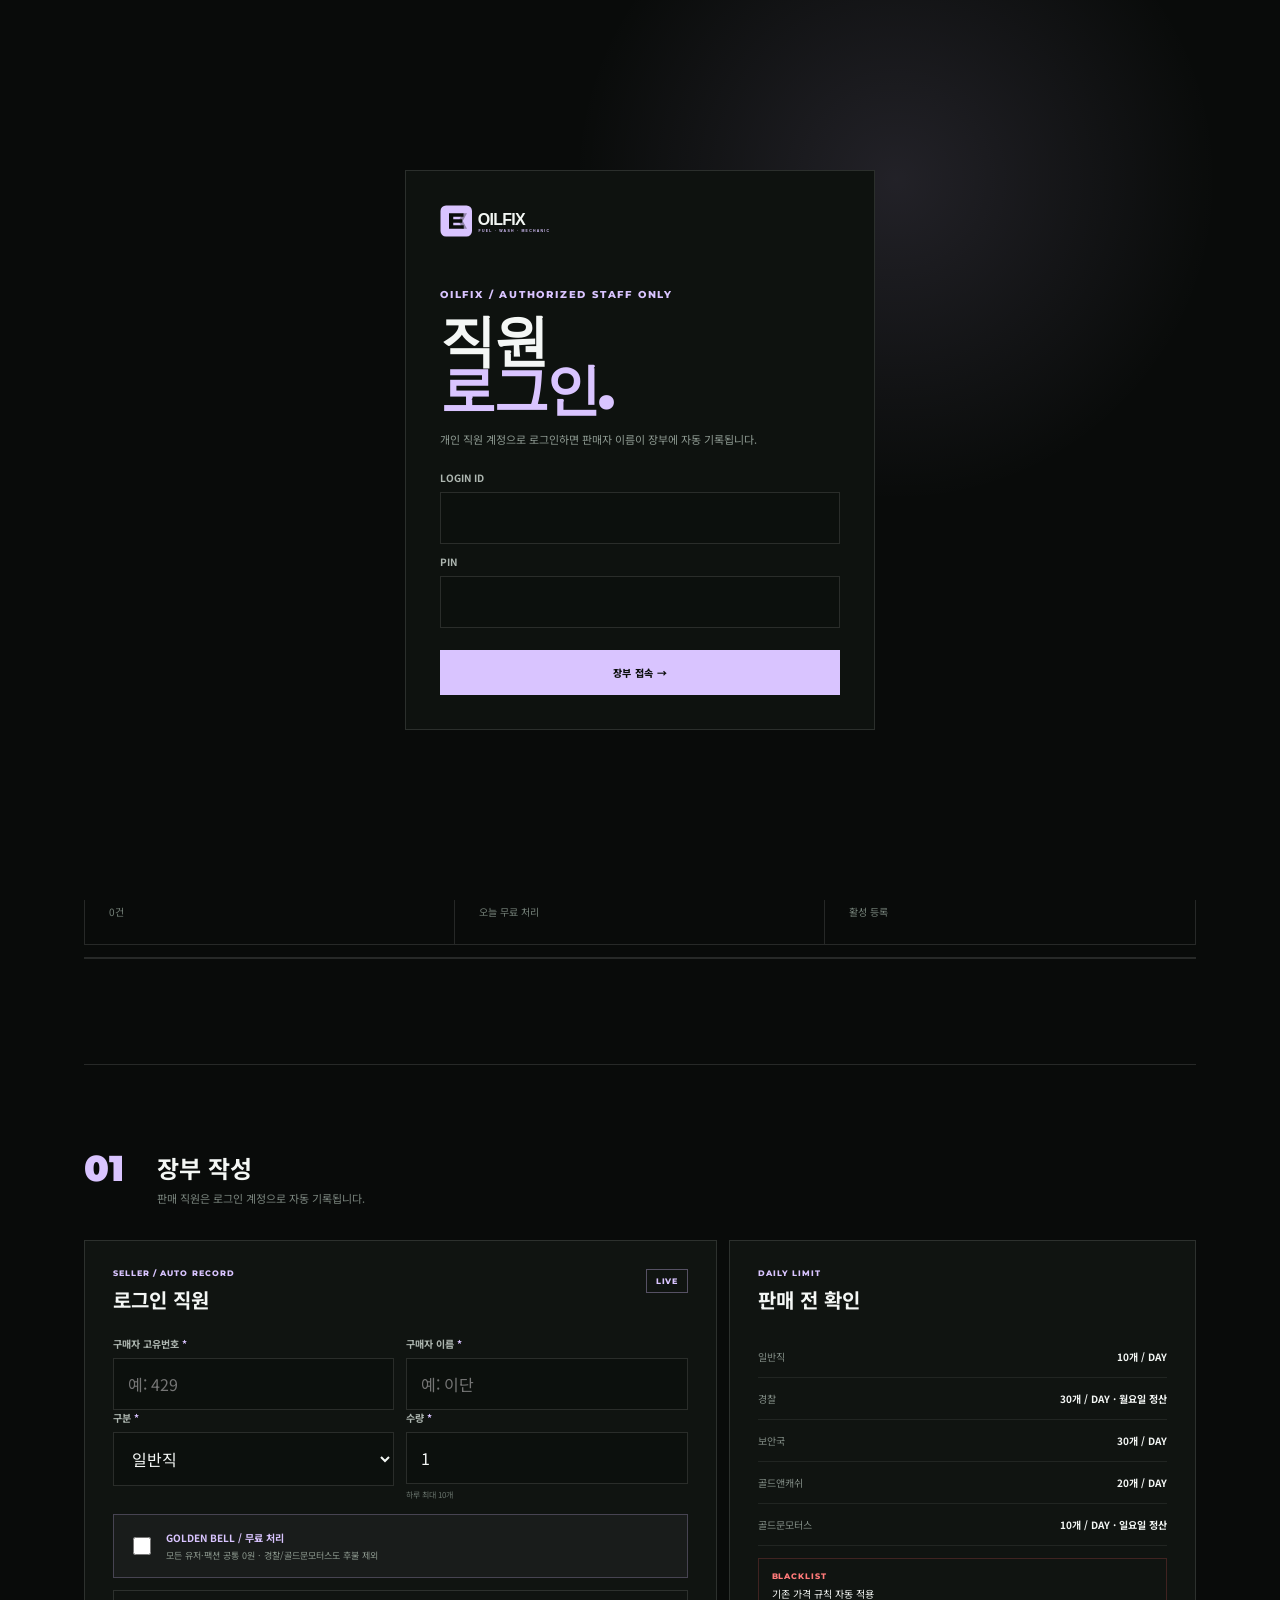
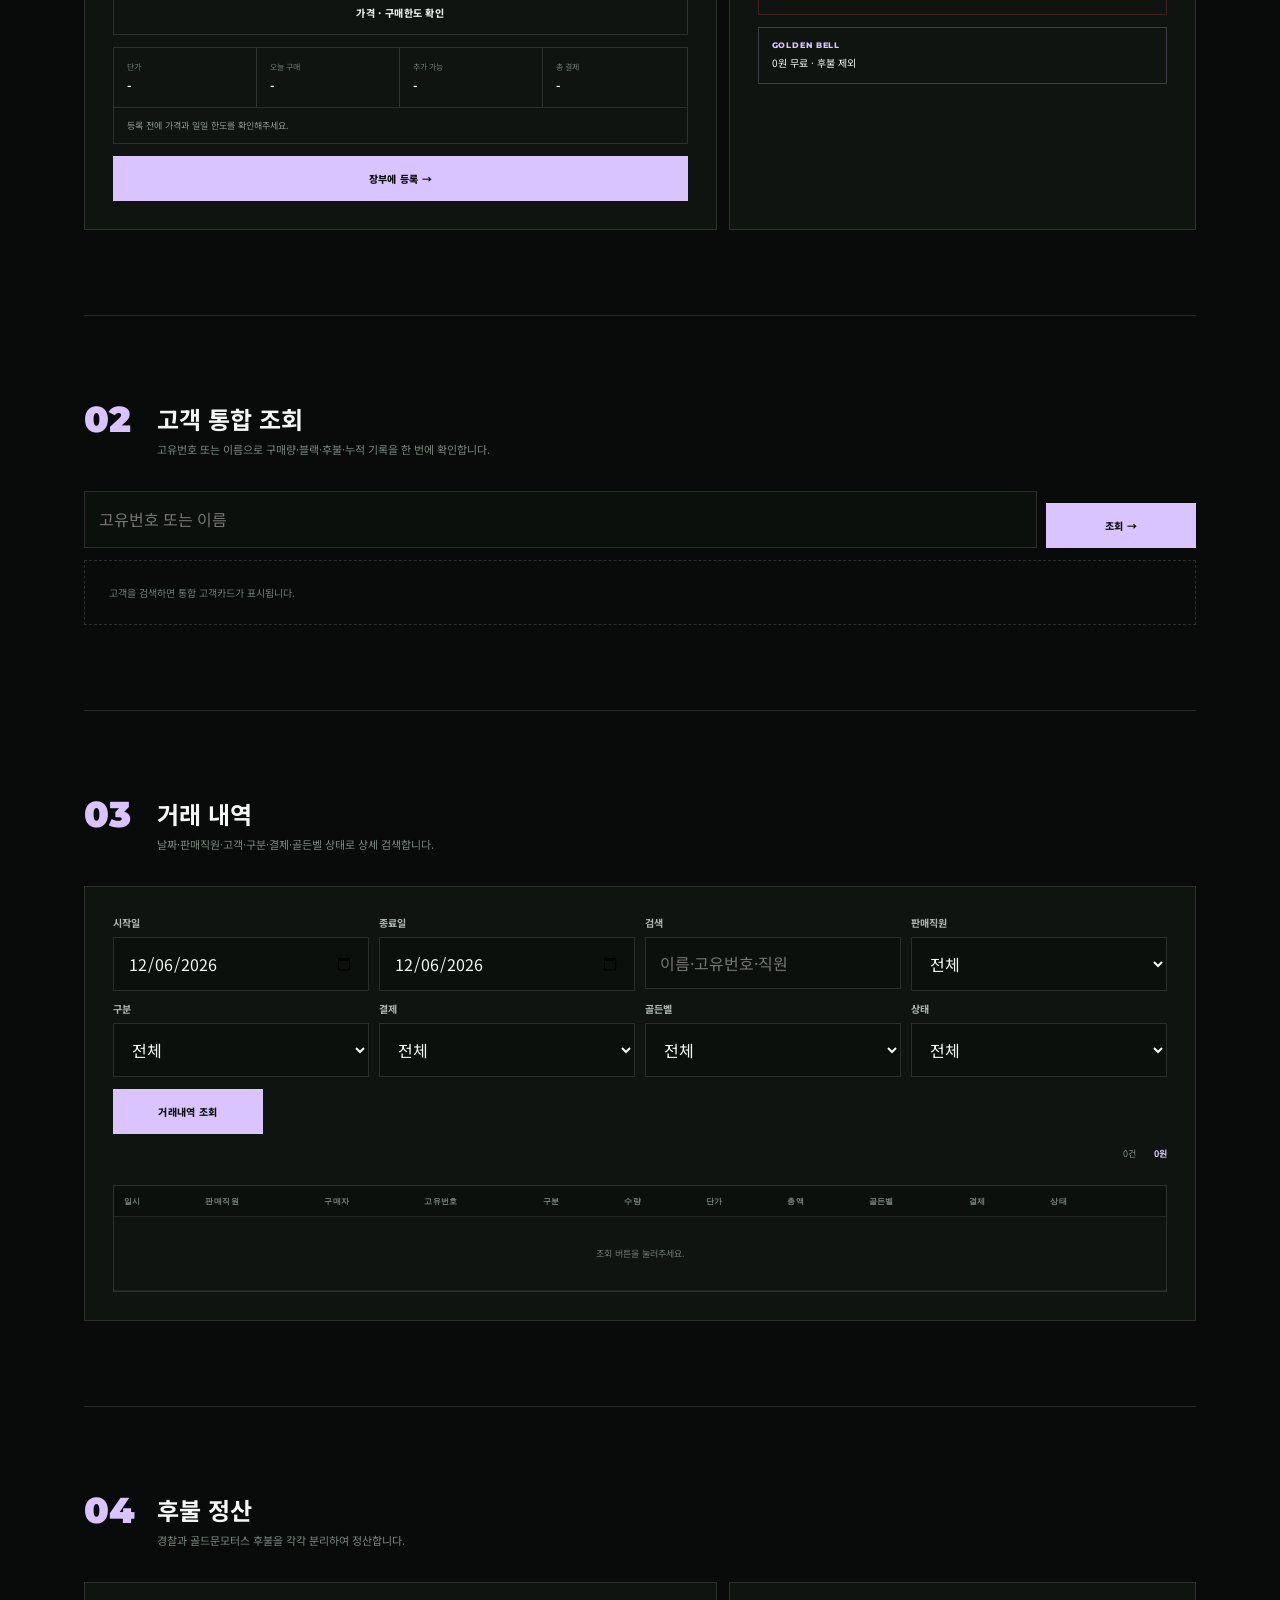
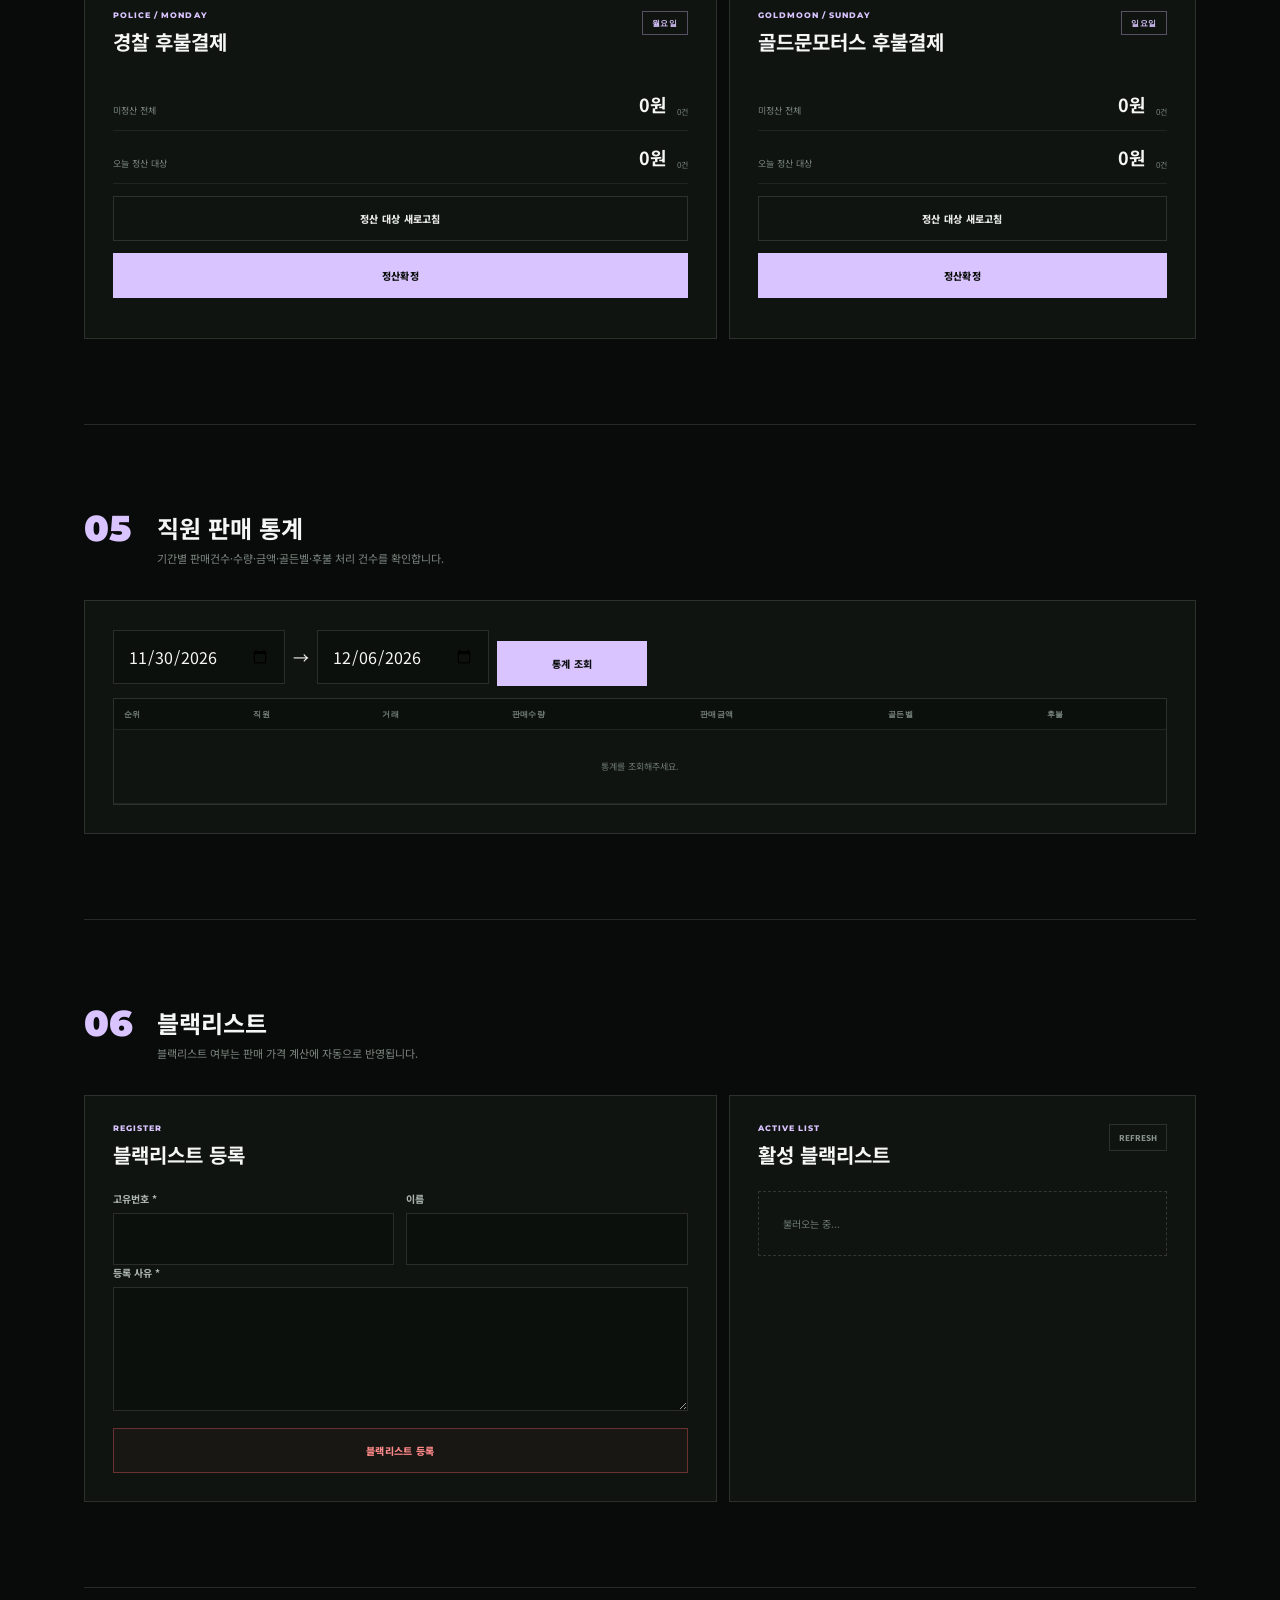
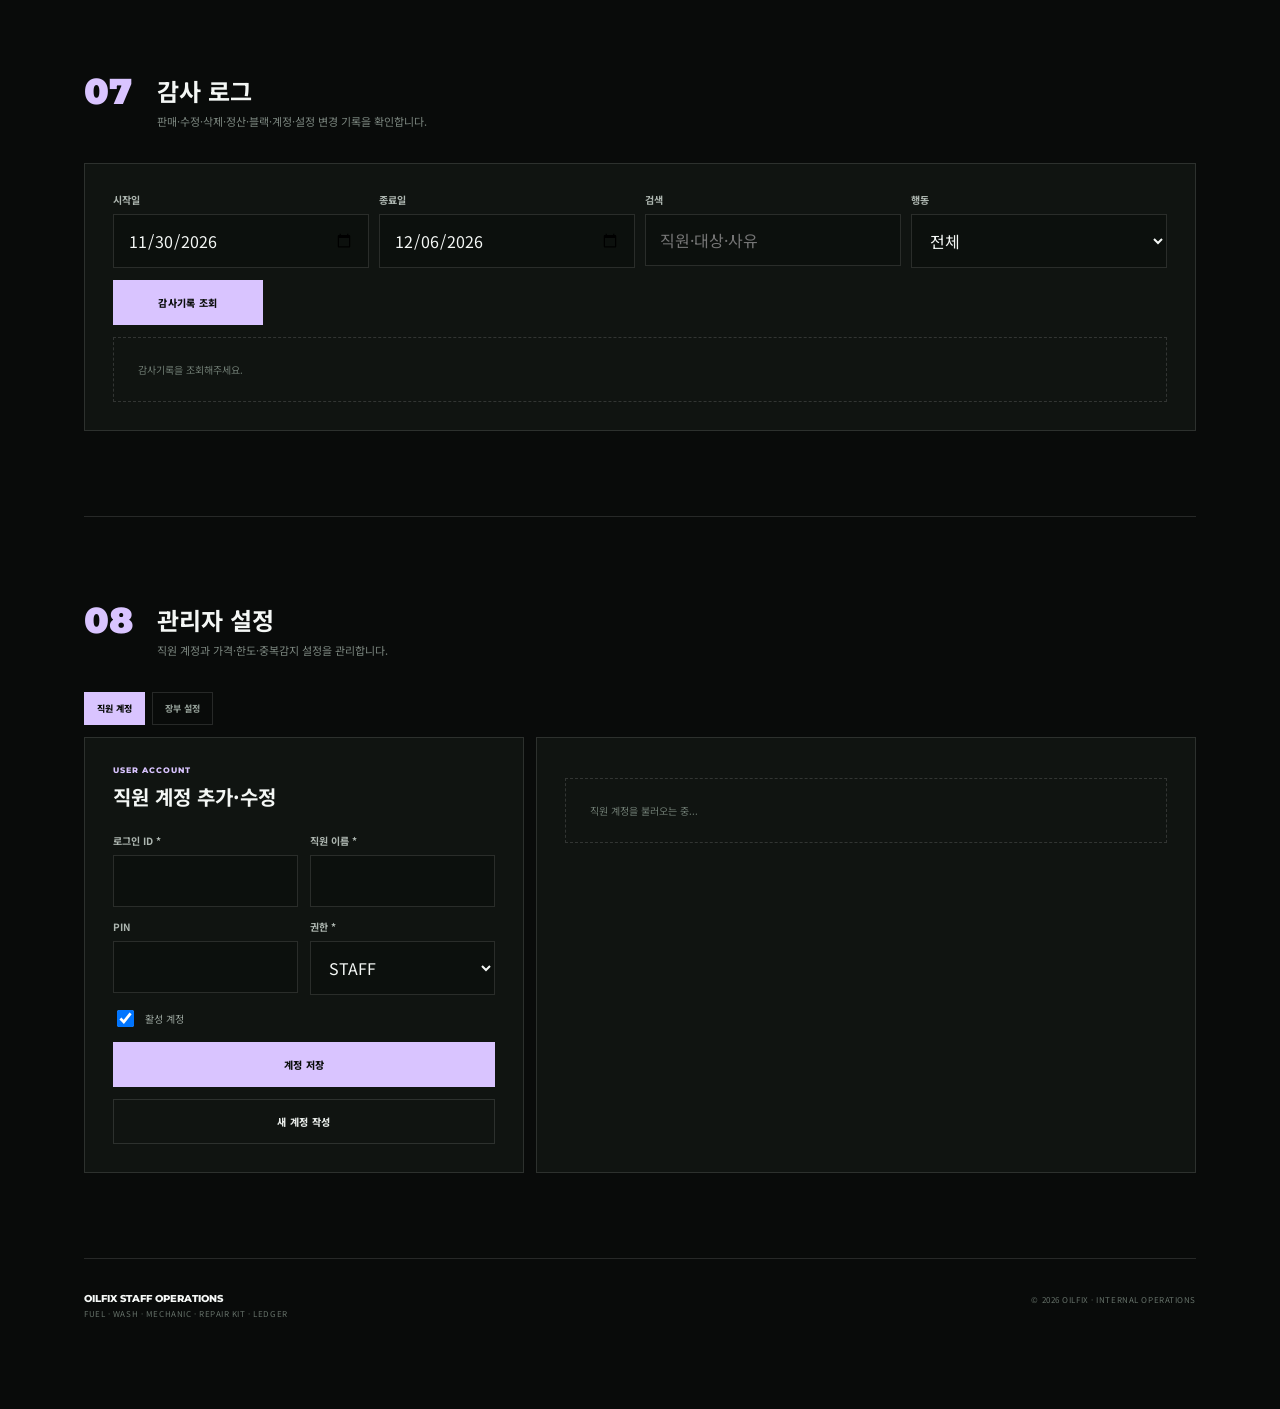
==== ledger.html @ 32bc3209 "Add files via upload" ====
<!doctype html>
<html lang="ko">
<head>
  <meta charset="utf-8" />
  <meta name="viewport" content="width=device-width, initial-scale=1" />
  <meta name="theme-color" content="#090b0a" />
  <meta name="description" content="OILFIX 오일픽스 직원 운영 장부" />
  <title>OILFIX · 직원 장부</title>
  <link rel="icon" href="assets/favicon.svg" type="image/svg+xml" />
  <link rel="preconnect" href="https://fonts.googleapis.com">
  <link rel="preconnect" href="https://fonts.gstatic.com" crossorigin>
  <link href="https://fonts.googleapis.com/css2?family=Montserrat:wght@600;700;800;900&family=Noto+Sans+KR:wght@400;500;600;700;800;900&display=swap" rel="stylesheet">
  <link rel="stylesheet" href="ledger.css" />
</head>
<body>
  <div class="progress" id="pageProgress"></div>

  <header class="ledger-header">
    <a href="index.html" class="ledger-brand"><img src="assets/logo.svg" alt="OILFIX"></a>
    <div class="header-status"><span class="live"></span><span>STAFF LEDGER ONLINE</span></div>
    <div class="header-actions"><span id="sessionUser">SIGNED OUT</span><button id="logoutBtn" class="header-btn">LOGOUT</button><a href="index.html" class="back-link">← 공식 홈페이지</a></div>
  </header>

  <aside class="side-nav" aria-label="장부 목차">
    <a href="#overview"><span>00</span>대시보드</a>
    <a href="#sale"><span>01</span>장부 작성</a>
    <a href="#customer"><span>02</span>고객 조회</a>
    <a href="#history"><span>03</span>거래 내역</a>
    <a href="#postpaid" data-role-min="MANAGER"><span>04</span>후불 정산</a>
    <a href="#stats"><span>05</span>직원 통계</a>
    <a href="#blacklist"><span>06</span>블랙리스트</a>
    <a href="#audit" data-role-min="MANAGER"><span>07</span>감사 로그</a>
    <a href="#admin" data-role-only="ADMIN"><span>08</span>관리자</a>
  </aside>

  <main class="ledger-main" id="app">
    <section class="ledger-hero" id="overview">
      <div class="hero-meta">
        <div><small>운영 상태</small><strong class="accent-text">정상 운영 중</strong></div>
        <div><small>기준 시간</small><strong>KST / <span id="liveClock">--:--:--</span></strong></div>
        <div><small>로그인 직원</small><strong id="heroUserName">-</strong></div>
        <div><small>권한</small><strong id="heroUserRole">-</strong></div>
      </div>
      <div class="hero-title-wrap">
        <p class="eyebrow">OILFIX STAFF OPERATIONS CENTER</p>
        <h1>오일픽스<br><span>직원 장부.</span></h1>
        <p class="lead">수리키트 판매부터 고객 조회, 후불 정산, 직원 통계와 감사기록까지.<br>기존 장부 기능은 그대로, 공식 홈페이지 스타일로 새롭게 관리합니다.</p>
      </div>
      <div class="process six">
        <article><span>TODAY SALES</span><strong id="mTodaySales">0원</strong><p id="mTodayTx">0건</p></article>
        <article><span>TODAY KIT</span><strong id="mTodayQty">0</strong><p>개 판매</p></article>
        <article><span>POLICE UNPAID</span><strong id="mPolice">0원</strong><p id="mPoliceCount">0건</p></article>
        <article><span>GOLDMOON UNPAID</span><strong id="mGoldmoon">0원</strong><p id="mGoldmoonCount">0건</p></article>
        <article><span>GOLDEN BELL</span><strong id="mBell">0</strong><p>오늘 무료 처리</p></article>
        <article><span>BLACKLIST</span><strong id="mBlack">0</strong><p>활성 등록</p></article>
      </div>
      <div class="limit-strip" id="limitStrip"></div>
    </section>

    <section class="form-section" id="sale">
      <div class="section-label"><span>01</span><div><h2>장부 작성</h2><p>판매 직원은 로그인 계정으로 자동 기록됩니다.</p></div></div>
      <div class="layout-two">
        <article class="panel">
          <div class="panel-head"><div><small>SELLER / AUTO RECORD</small><h3 id="sellerAutoName">로그인 직원</h3></div><span class="status-chip">LIVE</span></div>
          <form id="saleForm">
            <div class="field-grid two">
              <label class="field"><span>구매자 고유번호 <b>*</b></span><input id="saleGameId" required placeholder="예: 429"></label>
              <label class="field"><span>구매자 이름 <b>*</b></span><input id="saleNickname" required placeholder="예: 이단"></label>
            </div>
            <div class="field-grid two">
              <label class="field"><span>구분 <b>*</b></span><select id="saleType"><option>일반직</option><option>경찰</option><option>보안국</option><option>골드앤캐쉬</option><option>골드문모터스</option></select></label>
              <label class="field"><span>수량 <b>*</b></span><input id="saleQty" type="number" min="1" value="1" required><small id="saleLimitHint">하루 최대 10개</small></label>
            </div>
            <label class="golden-check"><input id="saleGolden" type="checkbox"><div><b>GOLDEN BELL / 무료 처리</b><small>모든 유저·팩션 공통 0원 · 경찰/골드문모터스도 후불 제외</small></div></label>
            <button type="button" class="action secondary" id="quoteBtn">가격 · 구매한도 확인</button>
            <div class="quote-grid"><div><span>단가</span><b id="qUnit">-</b></div><div><span>오늘 구매</span><b id="qUsed">-</b></div><div><span>추가 가능</span><b id="qRemain">-</b></div><div><span>총 결제</span><b id="qTotal">-</b></div><p id="qMessage">등록 전에 가격과 일일 한도를 확인해주세요.</p></div>
            <button type="submit" class="action primary" id="saleSubmit">장부에 등록 →</button>
          </form>
        </article>
        <article class="panel guide-panel">
          <div class="panel-head"><div><small>DAILY LIMIT</small><h3>판매 전 확인</h3></div></div>
          <div class="rule-list"><div><span>일반직</span><b>10개 / DAY</b></div><div><span>경찰</span><b>30개 / DAY · 월요일 정산</b></div><div><span>보안국</span><b>30개 / DAY</b></div><div><span>골드앤캐쉬</span><b>20개 / DAY</b></div><div><span>골드문모터스</span><b>10개 / DAY · 일요일 정산</b></div></div>
          <div class="notice-box danger"><b>BLACKLIST</b><span>기존 가격 규칙 자동 적용</span></div>
          <div class="notice-box"><b>GOLDEN BELL</b><span>0원 무료 · 후불 제외</span></div>
        </article>
      </div>
    </section>

    <section class="form-section" id="customer">
      <div class="section-label"><span>02</span><div><h2>고객 통합 조회</h2><p>고유번호 또는 이름으로 구매량·블랙·후불·누적 기록을 한 번에 확인합니다.</p></div></div>
      <div class="search-row"><input id="customerQuery" placeholder="고유번호 또는 이름"><button class="action primary compact" id="customerSearchBtn">조회 →</button></div>
      <div id="customerResults" class="customer-results empty-state">고객을 검색하면 통합 고객카드가 표시됩니다.</div>
    </section>

    <section class="form-section" id="history">
      <div class="section-label"><span>03</span><div><h2>거래 내역</h2><p>날짜·판매직원·고객·구분·결제·골든벨 상태로 상세 검색합니다.</p></div></div>
      <div class="panel">
        <div class="filter-grid four">
          <label class="field"><span>시작일</span><input type="date" id="histStart"></label><label class="field"><span>종료일</span><input type="date" id="histEnd"></label>
          <label class="field"><span>검색</span><input id="histQuery" placeholder="이름·고유번호·직원"></label><label class="field"><span>판매직원</span><select id="histSeller"><option value="">전체</option></select></label>
          <label class="field"><span>구분</span><select id="histType"><option value="">전체</option></select></label>
          <label class="field"><span>결제</span><select id="histPayment"><option value="">전체</option><option>결제완료</option><option>주간미결제</option><option>주간결제완료</option><option>무료(골든벨)</option></select></label>
          <label class="field"><span>골든벨</span><select id="histGolden"><option value="">전체</option><option value="Y">골든벨만</option><option value="N">일반 거래만</option></select></label>
          <label class="field"><span>상태</span><select id="histStatus"><option value="">전체</option><option value="ACTIVE">정상</option><option value="CANCELLED">취소</option></select></label>
        </div>
        <button class="action primary compact" id="historySearchBtn">거래내역 조회</button><div class="history-summary"><span id="historyCount">0건</span><b id="historyAmount">0원</b></div>
        <div class="table-wrap"><table><thead><tr><th>일시</th><th>판매직원</th><th>구매자</th><th>고유번호</th><th>구분</th><th>수량</th><th>단가</th><th>총액</th><th>골든벨</th><th>결제</th><th>상태</th><th></th></tr></thead><tbody id="historyBody"><tr><td colspan="12" class="empty-cell">조회 버튼을 눌러주세요.</td></tr></tbody></table></div>
      </div>
    </section>

    <section class="form-section" id="postpaid" data-role-min="MANAGER">
      <div class="section-label"><span>04</span><div><h2>후불 정산</h2><p>경찰과 골드문모터스 후불을 각각 분리하여 정산합니다.</p></div></div>
      <div class="layout-two">
        <article class="panel"><div class="panel-head"><div><small>POLICE / MONDAY</small><h3>경찰 후불결제</h3></div><span class="status-chip">월요일</span></div><div class="settlement-row"><span>미정산 전체</span><b id="policeOutstanding">0원</b><small id="policeOutstandingCount">0건</small></div><div class="settlement-row"><span>오늘 정산 대상</span><b id="policeEligible">0원</b><small id="policeEligibleCount">0건</small></div><button class="action secondary" id="previewPoliceBtn">정산 대상 새로고침</button><button class="action primary" id="settlePoliceBtn">정산확정</button><div class="deferred-list" id="policeDeferredList"></div></article>
        <article class="panel"><div class="panel-head"><div><small>GOLDMOON / SUNDAY</small><h3>골드문모터스 후불결제</h3></div><span class="status-chip">일요일</span></div><div class="settlement-row"><span>미정산 전체</span><b id="goldmoonOutstanding">0원</b><small id="goldmoonOutstandingCount">0건</small></div><div class="settlement-row"><span>오늘 정산 대상</span><b id="goldmoonEligible">0원</b><small id="goldmoonEligibleCount">0건</small></div><button class="action secondary" id="previewGoldmoonBtn">정산 대상 새로고침</button><button class="action primary" id="settleGoldmoonBtn">정산확정</button><div class="deferred-list" id="goldmoonDeferredList"></div></article>
      </div>
    </section>

    <section class="form-section" id="stats">
      <div class="section-label"><span>05</span><div><h2>직원 판매 통계</h2><p>기간별 판매건수·수량·금액·골든벨·후불 처리 건수를 확인합니다.</p></div></div>
      <div class="panel"><div class="inline-filter"><input type="date" id="statsStart"><span>→</span><input type="date" id="statsEnd"><button class="action primary compact" id="statsBtn">통계 조회</button></div><div class="table-wrap"><table><thead><tr><th>순위</th><th>직원</th><th>거래</th><th>판매수량</th><th>판매금액</th><th>골든벨</th><th>후불</th></tr></thead><tbody id="statsBody"><tr><td colspan="7" class="empty-cell">통계를 조회해주세요.</td></tr></tbody></table></div></div>
    </section>

    <section class="form-section" id="blacklist">
      <div class="section-label"><span>06</span><div><h2>블랙리스트</h2><p>블랙리스트 여부는 판매 가격 계산에 자동으로 반영됩니다.</p></div></div>
      <div class="layout-two">
        <article class="panel" data-role-min="MANAGER"><div class="panel-head"><div><small>REGISTER</small><h3>블랙리스트 등록</h3></div></div><form id="blackForm"><div class="field-grid two"><label class="field"><span>고유번호 *</span><input id="blackGameId" required></label><label class="field"><span>이름</span><input id="blackName"></label></div><label class="field"><span>등록 사유 *</span><textarea id="blackReason" rows="4" required></textarea></label><button class="action danger">블랙리스트 등록</button></form></article>
        <article class="panel"><div class="panel-head"><div><small>ACTIVE LIST</small><h3>활성 블랙리스트</h3></div><button class="mini-btn" id="blackRefreshBtn">REFRESH</button></div><div id="blackList" class="black-list empty-state">불러오는 중...</div></article>
      </div>
    </section>

    <section class="form-section" id="audit" data-role-min="MANAGER">
      <div class="section-label"><span>07</span><div><h2>감사 로그</h2><p>판매·수정·삭제·정산·블랙·계정·설정 변경 기록을 확인합니다.</p></div></div>
      <div class="panel"><div class="filter-grid four"><label class="field"><span>시작일</span><input type="date" id="auditStart"></label><label class="field"><span>종료일</span><input type="date" id="auditEnd"></label><label class="field"><span>검색</span><input id="auditQuery" placeholder="직원·대상·사유"></label><label class="field"><span>행동</span><select id="auditAction"><option value="">전체</option><option>CREATE_SALE</option><option>UPDATE_DEFERRED</option><option>DELETE_DEFERRED</option><option>CANCEL_TRANSACTION</option><option>SETTLEMENT</option><option>ADD_BLACKLIST</option><option>REMOVE_BLACKLIST</option><option>CREATE_USER</option><option>UPDATE_USER</option><option>UPDATE_SETTINGS</option></select></label></div><button class="action primary compact" id="auditBtn">감사기록 조회</button><div id="auditList" class="audit-list empty-state">감사기록을 조회해주세요.</div></div>
    </section>

    <section class="form-section" id="admin" data-role-only="ADMIN">
      <div class="section-label"><span>08</span><div><h2>관리자 설정</h2><p>직원 계정과 가격·한도·중복감지 설정을 관리합니다.</p></div></div>
      <div class="admin-tabs"><button class="active" data-admin-tab="users">직원 계정</button><button data-admin-tab="settings">장부 설정</button></div>
      <div id="adminUsersPanel" class="admin-panel"><div class="layout-two admin-two"><article class="panel"><div class="panel-head"><div><small>USER ACCOUNT</small><h3>직원 계정 추가·수정</h3></div></div><form id="userForm"><input type="hidden" id="userEditId"><div class="field-grid two"><label class="field"><span>로그인 ID *</span><input id="userLoginId" required></label><label class="field"><span>직원 이름 *</span><input id="userDisplayName" required></label><label class="field"><span>PIN</span><input id="userPin" type="password" inputmode="numeric"></label><label class="field"><span>권한 *</span><select id="userRole"><option>STAFF</option><option>MANAGER</option><option>ADMIN</option></select></label></div><label class="toggle-line"><input id="userActive" type="checkbox" checked><span>활성 계정</span></label><button class="action primary">계정 저장</button><button type="button" class="action secondary" id="userFormReset">새 계정 작성</button></form></article><article class="panel"><div id="userList" class="user-list empty-state">직원 계정을 불러오는 중...</div></article></div></div>
      <div id="adminSettingsPanel" class="admin-panel hidden"><article class="panel"><div class="panel-head"><div><small>GLOBAL SETTINGS</small><h3>장부 기본 설정</h3></div><span class="status-chip">ADMIN ONLY</span></div><form id="settingsForm" class="settings-grid"><label class="field"><span>수리키트 기본 가격</span><input id="setBasePrice" type="number" min="1"></label><label class="field"><span>블랙리스트 가격 배수</span><input id="setBlackMultiplier" type="number" min="1" max="10" step="0.1"></label><label class="field"><span>일반직 일일 한도</span><input id="setLimitGeneral" type="number" min="1"></label><label class="field"><span>경찰 일일 한도</span><input id="setLimitPolice" type="number" min="1"></label><label class="field"><span>보안국 일일 한도</span><input id="setLimitSecurity" type="number" min="1"></label><label class="field"><span>골드앤캐쉬 일일 한도</span><input id="setLimitGoldcash" type="number" min="1"></label><label class="field"><span>골드문모터스 일일 한도</span><input id="setLimitGoldmoon" type="number" min="1"></label><label class="field"><span>중복등록 감지 시간(초)</span><input id="setDuplicateSec" type="number" min="5"></label><button class="action primary settings-submit">설정 저장</button></form><p class="admin-warning">변경된 가격과 한도는 새 거래부터 적용되며 감사로그에 기록됩니다.</p></article></div>
    </section>

    <footer class="ledger-footer"><div><b>OILFIX STAFF OPERATIONS</b><span>FUEL · WASH · MECHANIC · REPAIR KIT · LEDGER</span></div><small>© 2026 OILFIX · INTERNAL OPERATIONS</small></footer>
  </main>

  <div id="loginLayer" class="login-layer"><div class="login-card"><a href="index.html" class="login-logo"><img src="assets/logo.svg" alt="OILFIX"></a><p class="eyebrow">OILFIX / AUTHORIZED STAFF ONLY</p><h2>직원<br><span>로그인.</span></h2><p>개인 직원 계정으로 로그인하면 판매자 이름이 장부에 자동 기록됩니다.</p><form id="loginForm"><label class="field"><span>LOGIN ID</span><input id="loginId" autocomplete="username" required></label><label class="field"><span>PIN</span><input id="loginPin" type="password" inputmode="numeric" autocomplete="current-password" required></label><button class="action primary">장부 접속 →</button></form></div></div>

  <div id="forcePinLayer" class="login-layer hidden"><div class="login-card compact-login"><p class="eyebrow">SECURITY / FIRST LOGIN</p><h2>PIN<br><span>변경.</span></h2><p>초기 PIN을 새 PIN으로 변경해야 계속 사용할 수 있습니다.</p><label class="field"><span>현재 PIN</span><input id="forceOldPin" type="password" inputmode="numeric"></label><label class="field"><span>새 PIN (숫자 4~12자리)</span><input id="forceNewPin" type="password" inputmode="numeric"></label><button class="action primary" id="forcePinBtn">PIN 변경</button></div></div>

  <div id="confirmModal" class="modal hidden"><div class="modal-bg" data-modal-close></div><div class="modal-card"><p class="eyebrow">OILFIX / CONFIRM</p><h3 id="confirmTitle">확인</h3><p id="confirmText"></p><label id="confirmReasonWrap" class="field hidden"><span>사유 *</span><textarea id="confirmReason" rows="3"></textarea></label><div class="modal-actions"><button class="action secondary" id="confirmCancel">취소</button><button class="action primary" id="confirmOk">확인</button></div></div></div>

  <div id="deferredEditModal" class="modal hidden"><div class="modal-bg" data-edit-close></div><div class="modal-card"><p class="eyebrow">POSTPAID / EDIT</p><h3>후불 거래 수정</h3><input id="editDeferredId" type="hidden"><div class="field-grid two"><label class="field"><span>판매직원</span><select id="editDeferredSeller"></select></label><label class="field"><span>구매자 고유번호</span><input id="editDeferredGameId"></label><label class="field"><span>구매자 이름</span><input id="editDeferredName"></label><label class="field"><span>수량</span><input id="editDeferredQty" type="number" min="1"></label></div><label class="field"><span>수정 사유 *</span><textarea id="editDeferredReason" rows="3"></textarea></label><div class="modal-actions"><button class="action secondary" id="editDeferredCancel">취소</button><button class="action primary" id="editDeferredSave">저장</button></div></div></div>

  <div class="toast" id="toast"></div>
  <iframe id="gasBridge" title="OILFIX backend bridge" aria-hidden="true" tabindex="-1"
          style="position:fixed;width:1px;height:1px;opacity:0;pointer-events:none;border:0;left:-9999px;top:-9999px"></iframe>
  <script src="portal-config.js"></script>
  <script src="ledger.js"></script>
</body>
</html>
---- ledger.css ----
:root{--bg:#090b0a;--panel:#101411;--panel2:#141915;--line:rgba(255,255,255,.12);--text:#f4f7f5;--muted:#9a92a6;--accent:#D9C4FF;--accent2:#a981ed;--danger:#ff6262;--max:1180px}
*{box-sizing:border-box}html{scroll-behavior:smooth}body{margin:0;background:var(--bg);color:var(--text);font-family:"Noto Sans KR",sans-serif}::selection{background:var(--accent);color:#090b0a}a{color:inherit;text-decoration:none}button,input,select,textarea{font:inherit}.hidden{display:none!important}.progress{position:fixed;left:0;top:0;height:2px;background:var(--accent);width:0;z-index:1000}
.ledger-header{height:74px;position:fixed;left:0;right:0;top:0;z-index:100;display:grid;grid-template-columns:1fr auto 1fr;align-items:center;padding:0 34px;border-bottom:1px solid var(--line);background:rgba(9,11,10,.9);backdrop-filter:blur(18px)}.ledger-brand img{width:126px;display:block}.header-status{display:flex;align-items:center;gap:9px;font:800 9px/1 Montserrat,sans-serif;letter-spacing:.15em;color:#a7b0aa}.live{width:6px;height:6px;border-radius:50%;background:var(--accent);box-shadow:0 0 12px var(--accent)}.header-actions{justify-self:end;display:flex;align-items:center;gap:12px;font-size:10px;color:#8e9892}.header-actions #sessionUser{font-weight:800;color:var(--accent)}.header-btn{border:1px solid var(--line);background:transparent;color:#b2bbb5;padding:8px 10px;font-size:9px;font-weight:800;cursor:pointer}.back-link{font-size:11px;color:#9aa59e;font-weight:700}.back-link:hover,.header-btn:hover{color:var(--accent);border-color:rgba(217,196,255,.45)}
.side-nav{position:fixed;left:25px;top:50%;transform:translateY(-50%);display:flex;flex-direction:column;z-index:50;border-left:1px solid var(--line);padding-left:13px}.side-nav a{padding:7px 0;color:#68736c;font-size:9px;font-weight:700;white-space:nowrap;transition:.2s}.side-nav a span{font-family:Montserrat,sans-serif;color:#465049;margin-right:7px}.side-nav a:hover,.side-nav a.active{color:var(--accent)}
.ledger-main{max-width:var(--max);margin:auto;padding:125px 34px 80px}.ledger-hero{padding-bottom:105px}.hero-meta{display:flex;gap:50px;flex-wrap:wrap;margin:15px 0 75px;border-top:1px solid var(--line);padding-top:18px}.hero-meta small{display:block;color:#68736c;font-size:9px;margin-bottom:7px}.hero-meta strong{font-size:12px}.accent-text{color:var(--accent)!important}.eyebrow{font:800 10px/1 Montserrat,sans-serif;letter-spacing:.18em;color:var(--accent)}.hero-title-wrap h1{font:900 clamp(66px,10vw,130px)/.82 Montserrat,sans-serif;letter-spacing:-.075em;margin:20px 0 30px}.hero-title-wrap h1 span,.login-card h2 span{color:var(--accent)}.lead{color:#a5afa9;line-height:1.9;font-size:15px}
.process{display:grid;grid-template-columns:repeat(3,1fr);border:1px solid var(--line);margin-top:65px}.process.six{grid-template-columns:repeat(3,1fr)}.process article{padding:24px;border-right:1px solid var(--line);border-bottom:1px solid var(--line);min-height:112px}.process article:nth-child(3n){border-right:0}.process article:nth-last-child(-n+3){border-bottom:0}.process span{font:800 8px/1 Montserrat,sans-serif;letter-spacing:.13em;color:var(--accent)}.process strong{display:block;margin:15px 0 7px;font-size:18px}.process p{margin:0;color:#748078;font-size:10px;line-height:1.6}
.limit-strip{display:grid;grid-template-columns:repeat(5,1fr);margin-top:12px;border:1px solid var(--line)}.limit-item{padding:14px;border-right:1px solid var(--line)}.limit-item:last-child{border-right:0}.limit-item span{display:block;color:#6f7b74;font-size:8px}.limit-item b{display:block;margin-top:4px;font-size:11px;color:#dcd4e8}
.form-section{scroll-margin-top:95px;border-top:1px solid var(--line);padding:85px 0}.section-label{display:grid;grid-template-columns:55px 1fr;gap:18px;margin-bottom:34px}.section-label>span{font:900 36px/1 Montserrat,sans-serif;color:var(--accent)}.section-label h2{margin:0 0 5px;font-size:24px}.section-label p{margin:0;color:#7b867f;font-size:11px}.layout-two{display:grid;grid-template-columns:1.15fr .85fr;gap:12px}.panel{background:var(--panel);border:1px solid var(--line);padding:28px}.panel-head{display:flex;justify-content:space-between;gap:12px;align-items:flex-start;margin-bottom:22px}.panel-head small{display:block;font:800 8px/1 Montserrat,sans-serif;letter-spacing:.13em;color:var(--accent)}.panel-head h3{margin:8px 0 0;font-size:20px}.status-chip{display:inline-flex;border:1px solid rgba(217,196,255,.35);color:var(--accent);font:800 8px/1 Montserrat,sans-serif;letter-spacing:.08em;padding:7px 9px}
.field-grid{display:grid;gap:12px}.field-grid.two{grid-template-columns:1fr 1fr}.filter-grid{display:grid;gap:10px}.filter-grid.four{grid-template-columns:repeat(4,1fr)}.field{display:block}.field>span,.field legend{display:block;color:#aeb7b1;font-size:10px;font-weight:700;margin-bottom:7px}.field b{color:var(--accent)}.field input,.field select,.field textarea,.search-row input,.inline-filter input{width:100%;border:1px solid var(--line);background:#0c100d;color:#f4f7f5;padding:13px 14px;outline:none;resize:vertical}.field input:focus,.field select:focus,.field textarea:focus,.search-row input:focus,.inline-filter input:focus{border-color:rgba(217,196,255,.65);box-shadow:0 0 0 2px rgba(217,196,255,.06)}.field small{display:block;color:#68736c;font-size:8px;margin-top:5px}.action{width:100%;border:1px solid var(--line);background:transparent;color:#e8ece9;padding:14px 18px;margin-top:12px;font-size:10px;font-weight:800;cursor:pointer;letter-spacing:.03em;transition:.2s}.action.primary{background:var(--accent);border-color:var(--accent);color:#0a0d0b}.action.secondary:hover,.action.primary:hover{filter:brightness(1.08)}.action.danger{border-color:rgba(255,98,98,.35);color:#ff8a8a;background:rgba(255,98,98,.04)}.action.compact{width:auto;min-width:150px}.mini-btn{border:1px solid var(--line);background:transparent;color:#89958d;padding:7px 9px;font-size:8px;font-weight:800;cursor:pointer}
.golden-check{display:flex;align-items:center;gap:12px;margin-top:14px;padding:15px;border:1px solid rgba(217,196,255,.24);background:rgba(217,196,255,.045)}.golden-check input{width:18px;height:18px;accent-color:var(--accent)}.golden-check b{display:block;color:var(--accent);font-size:10px}.golden-check small{display:block;color:#8d998f;font-size:9px;margin-top:4px}.quote-grid{display:grid;grid-template-columns:repeat(4,1fr);border:1px solid var(--line);margin-top:12px}.quote-grid>div{padding:13px;border-right:1px solid var(--line)}.quote-grid>div:nth-child(4){border-right:0}.quote-grid span{display:block;color:#6d7971;font-size:8px}.quote-grid b{display:block;margin-top:5px;font-size:12px}.quote-grid p{grid-column:1/-1;margin:0;padding:11px 13px;border-top:1px solid var(--line);color:#8d9991;font-size:9px}.rule-list>div{display:flex;justify-content:space-between;gap:12px;padding:13px 0;border-bottom:1px solid rgba(255,255,255,.07);font-size:10px}.rule-list span{color:#828d86}.rule-list b{font-size:10px}.notice-box{margin-top:12px;border:1px solid rgba(217,196,255,.22);padding:13px}.notice-box b{display:block;color:var(--accent);font:800 8px/1 Montserrat,sans-serif;letter-spacing:.11em}.notice-box span{display:block;margin-top:6px;font-size:10px}.notice-box.danger{border-color:rgba(255,98,98,.2)}.notice-box.danger b{color:#ff7a7a}
.search-row{display:grid;grid-template-columns:1fr auto;gap:9px}.empty-state{border:1px dashed rgba(255,255,255,.14);padding:24px;color:#6f7c73;font-size:10px}.customer-results,.black-list,.user-list,.audit-list,.deferred-list{display:grid;gap:8px;margin-top:12px}.customer-card,.black-row,.user-row,.deferred-item,.audit-row{border:1px solid var(--line);background:var(--panel);padding:14px}.customer-top{display:flex;justify-content:space-between;gap:12px}.customer-top h3{margin:0;font-size:18px}.customer-top small{color:#778279}.customer-badges{display:flex;gap:5px}.badge{border:1px solid rgba(217,196,255,.32);color:var(--accent);font-size:8px;padding:5px 7px}.badge.red{border-color:rgba(255,98,98,.3);color:#ff8484}.customer-metrics{display:grid;grid-template-columns:repeat(6,1fr);gap:1px;background:var(--line);margin-top:14px}.customer-metrics div{background:#0d100e;padding:12px}.customer-metrics span{display:block;color:#68736c;font-size:8px}.customer-metrics b{display:block;margin-top:4px;font-size:11px}.recent-mini{margin-top:10px}.recent-mini>div{display:grid;grid-template-columns:135px 1fr 65px 95px;gap:8px;padding:7px 0;border-bottom:1px solid rgba(255,255,255,.06);font-size:9px;color:#839087}
.history-summary{display:flex;justify-content:flex-end;gap:18px;padding:13px 0;color:#839087;font-size:9px}.history-summary b{color:var(--accent)}.table-wrap{overflow:auto;border:1px solid var(--line);margin-top:12px}.table-wrap table{width:100%;border-collapse:collapse;min-width:1050px}.table-wrap th,.table-wrap td{padding:11px 10px;border-bottom:1px solid rgba(255,255,255,.07);font-size:9px;white-space:nowrap;text-align:left}.table-wrap th{color:#78847c;background:#0c100d;font:800 8px/1 Montserrat,sans-serif;letter-spacing:.05em}.table-wrap td{color:#b9c0bc}.empty-cell{text-align:center!important;padding:30px!important;color:#6e7972!important}.status-chip.free{color:var(--accent)}.status-chip.unpaid{color:#e8ca7e;border-color:rgba(232,202,126,.25)}.status-chip.cancel{color:#ff8585;border-color:rgba(255,98,98,.24)}
.settlement-row{display:flex;align-items:flex-end;gap:10px;padding:13px 0;border-bottom:1px solid rgba(255,255,255,.07)}.settlement-row span{color:#7c8880;font-size:9px}.settlement-row b{margin-left:auto;font-size:18px}.settlement-row small{color:#738078;font-size:8px}.deferred-item{display:grid;grid-template-columns:1fr auto;gap:10px}.deferred-info b{display:block;font-size:10px}.deferred-info span{display:block;color:#758179;font-size:8px;margin-top:3px}.deferred-info strong{display:block;color:var(--accent);font-size:10px;margin-top:5px}.item-actions{display:flex;gap:5px}.item-actions button{border:1px solid var(--line);background:transparent;color:#9ba69f;padding:6px 8px;font-size:8px}.item-actions .delete{color:#ff8383}
.inline-filter{display:flex;align-items:center;gap:8px;flex-wrap:wrap}.inline-filter input{width:auto}.black-row,.user-row{display:grid;grid-template-columns:1fr auto;gap:10px;align-items:center}.black-row b,.user-row b{font-size:10px}.black-row span,.user-row span{display:block;color:#78847c;font-size:8px;margin-top:4px}.audit-row{display:grid;grid-template-columns:145px 110px 180px 1fr;gap:10px;font-size:8px}.audit-row b{color:var(--accent)}.audit-row span{color:#7c8880}.admin-tabs{display:flex;gap:7px;margin-bottom:12px}.admin-tabs button{border:1px solid var(--line);background:transparent;color:#8f9a93;padding:9px 12px;font-size:9px;font-weight:800}.admin-tabs button.active{border-color:var(--accent);color:#0a0d0b;background:var(--accent)}.toggle-line{display:flex;align-items:center;gap:8px;margin-top:12px;color:#9aa59e;font-size:10px}.toggle-line input{width:17px;height:17px}.settings-grid{display:grid;grid-template-columns:repeat(4,1fr);gap:10px}.settings-submit{grid-column:1/-1}.admin-warning{margin:12px 0 0;border:1px solid var(--line);padding:11px;color:#7d8981;font-size:9px}.ledger-footer{border-top:1px solid var(--line);padding:35px 0 10px;display:flex;justify-content:space-between;gap:18px}.ledger-footer div{display:grid;gap:4px}.ledger-footer b{font:800 10px/1 Montserrat,sans-serif}.ledger-footer span,.ledger-footer small{color:#657169;font-size:8px;letter-spacing:.07em}
.login-layer{position:fixed;inset:0;z-index:500;background:radial-gradient(circle at 70% 20%,rgba(217,196,255,.12),transparent 28%),#090b0a;display:grid;place-items:center;padding:24px}.login-card{width:min(470px,100%);border:1px solid var(--line);background:#0e120f;padding:34px}.login-logo img{width:130px;margin-bottom:38px}.login-card h2{font:900 56px/.87 Montserrat,sans-serif;letter-spacing:-.06em;margin:16px 0}.login-card>p:not(.eyebrow){color:#8e9a92;font-size:11px;line-height:1.7}.login-card form{display:grid;gap:10px;margin-top:22px}.initial-note{display:block;margin-top:13px;color:#69756d;font-size:8px}.compact-login{max-width:430px}.modal{position:fixed;inset:0;z-index:600;display:grid;place-items:center;padding:20px}.modal-bg{position:absolute;inset:0;background:rgba(0,0,0,.72)}.modal-card{position:relative;width:min(520px,100%);max-height:90vh;overflow:auto;background:#0f1310;border:1px solid var(--line);padding:26px}.modal-card h3{font-size:25px;margin:10px 0}.modal-card>p:not(.eyebrow){color:#89958d;font-size:10px;line-height:1.6}.modal-actions{display:grid;grid-template-columns:1fr 1fr;gap:8px}.toast{position:fixed;right:22px;bottom:22px;z-index:700;max-width:min(420px,90vw);background:var(--accent);color:#0a0d0b;padding:13px 16px;font-size:9px;font-weight:900;opacity:0;transform:translateY(10px);pointer-events:none;transition:.2s}.toast.show{opacity:1;transform:none}.toast.error{background:#ff7474;color:#160708}
@media(max-width:1100px){.side-nav{display:none}.ledger-main{padding-left:24px;padding-right:24px}.layout-two{grid-template-columns:1fr}.filter-grid.four,.settings-grid{grid-template-columns:1fr 1fr}.customer-metrics{grid-template-columns:repeat(3,1fr)}}
@media(max-width:760px){.ledger-header{padding:0 18px;grid-template-columns:1fr auto}.header-status{display:none}.header-actions{gap:8px}.header-actions #sessionUser{display:none}.back-link{font-size:9px}.ledger-main{padding:105px 16px 60px}.hero-meta{gap:22px;margin-bottom:55px}.process.six{grid-template-columns:1fr 1fr}.process article:nth-child(3n){border-right:1px solid var(--line)}.process article:nth-child(2n){border-right:0}.process article:nth-last-child(-n+3){border-bottom:1px solid var(--line)}.process article:nth-last-child(-n+2){border-bottom:0}.limit-strip{grid-template-columns:1fr 1fr}.field-grid.two,.filter-grid.four,.settings-grid{grid-template-columns:1fr}.quote-grid{grid-template-columns:1fr 1fr}.customer-metrics{grid-template-columns:1fr 1fr}.search-row{grid-template-columns:1fr}.action.compact{width:100%}.audit-row{grid-template-columns:1fr 1fr}.ledger-footer{flex-direction:column}}
@media(max-width:480px){.hero-title-wrap h1{font-size:54px}.section-label{grid-template-columns:42px 1fr}.section-label>span{font-size:28px}.panel{padding:19px}.process.six{grid-template-columns:1fr}.process article{border-right:0!important;border-bottom:1px solid var(--line)!important}.process article:last-child{border-bottom:0!important}.limit-strip{grid-template-columns:1fr}.quote-grid{grid-template-columns:1fr}.customer-metrics{grid-template-columns:1fr}.modal-actions{grid-template-columns:1fr}}

.ghost.small{border:1px solid var(--line);background:transparent;color:#9aa59e;padding:6px 8px;font-size:8px;font-weight:800;cursor:pointer}.ghost.small:hover{color:var(--accent);border-color:rgba(217,196,255,.4)}.user-role{display:inline-block!important;border:1px solid rgba(217,196,255,.28);color:var(--accent)!important;padding:3px 5px;margin-left:5px!important;font:800 7px/1 Montserrat,sans-serif}.admin-two{grid-template-columns:.8fr 1.2fr}
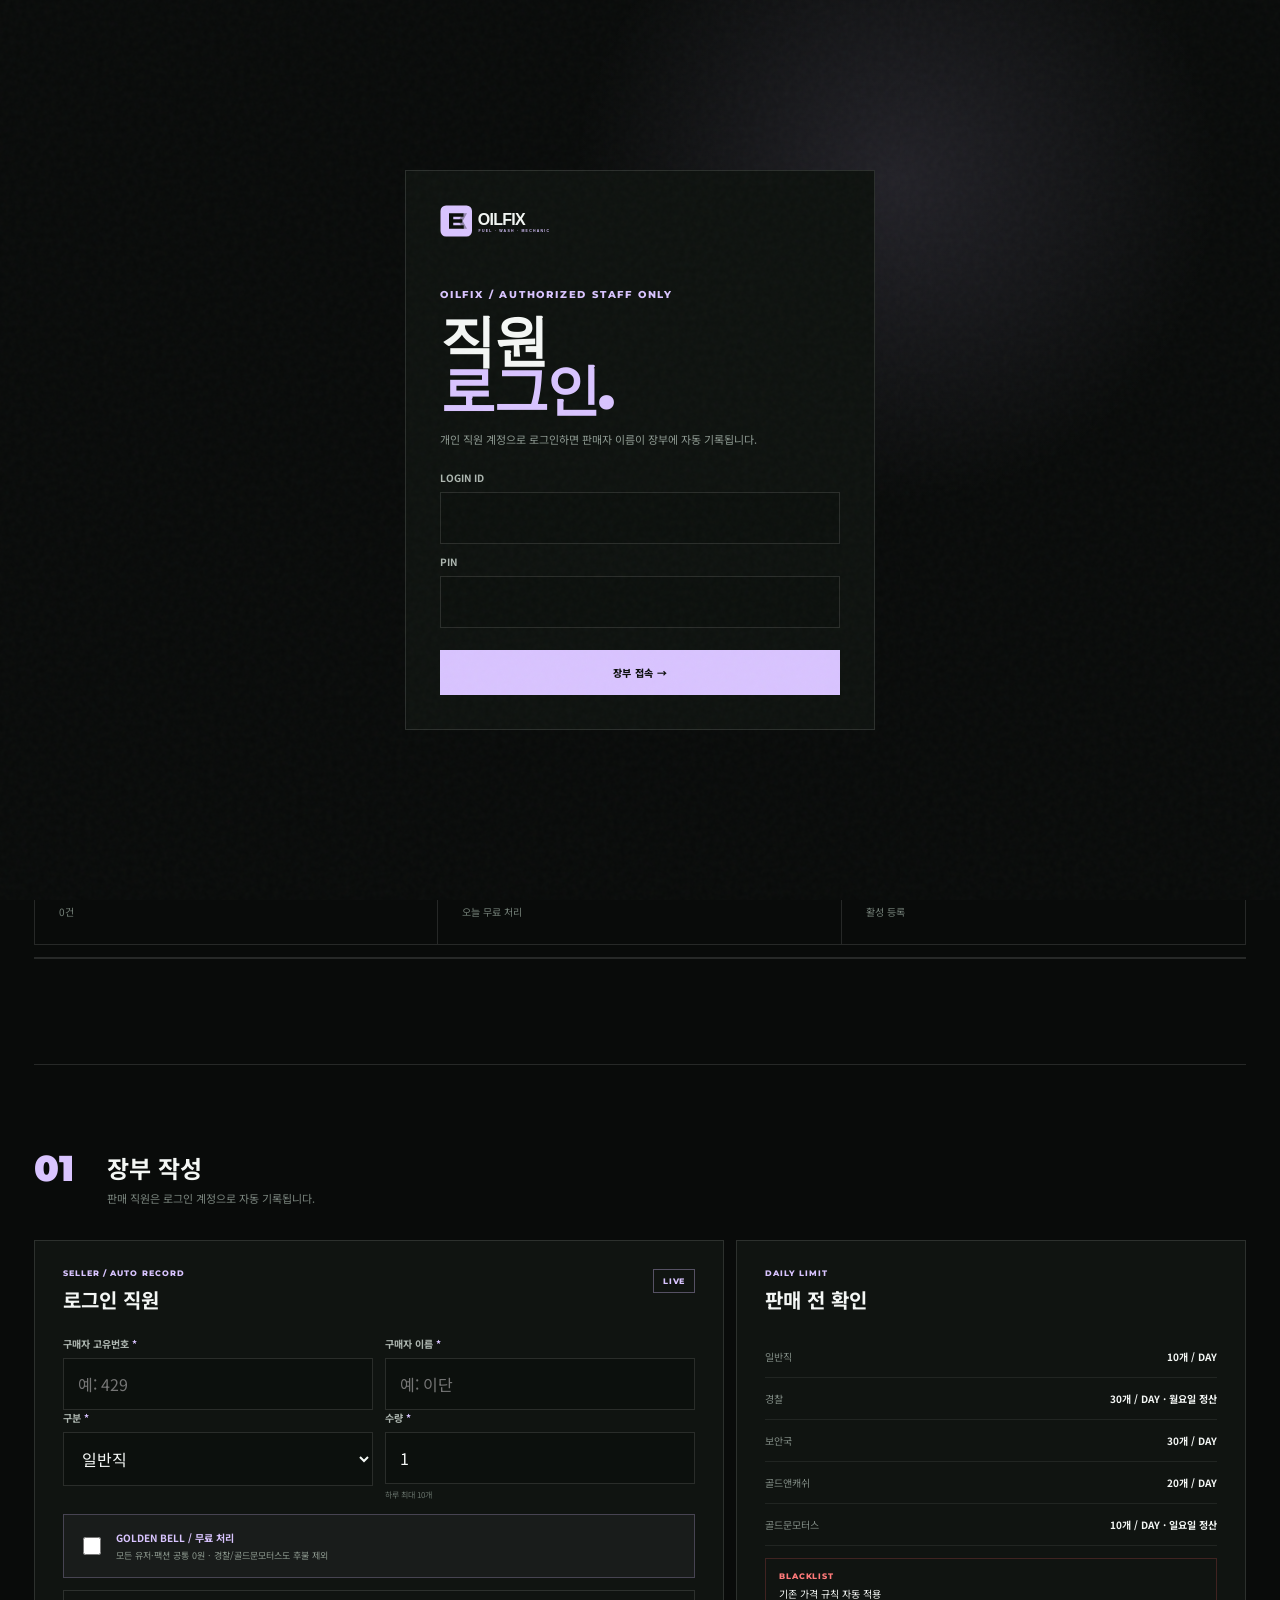
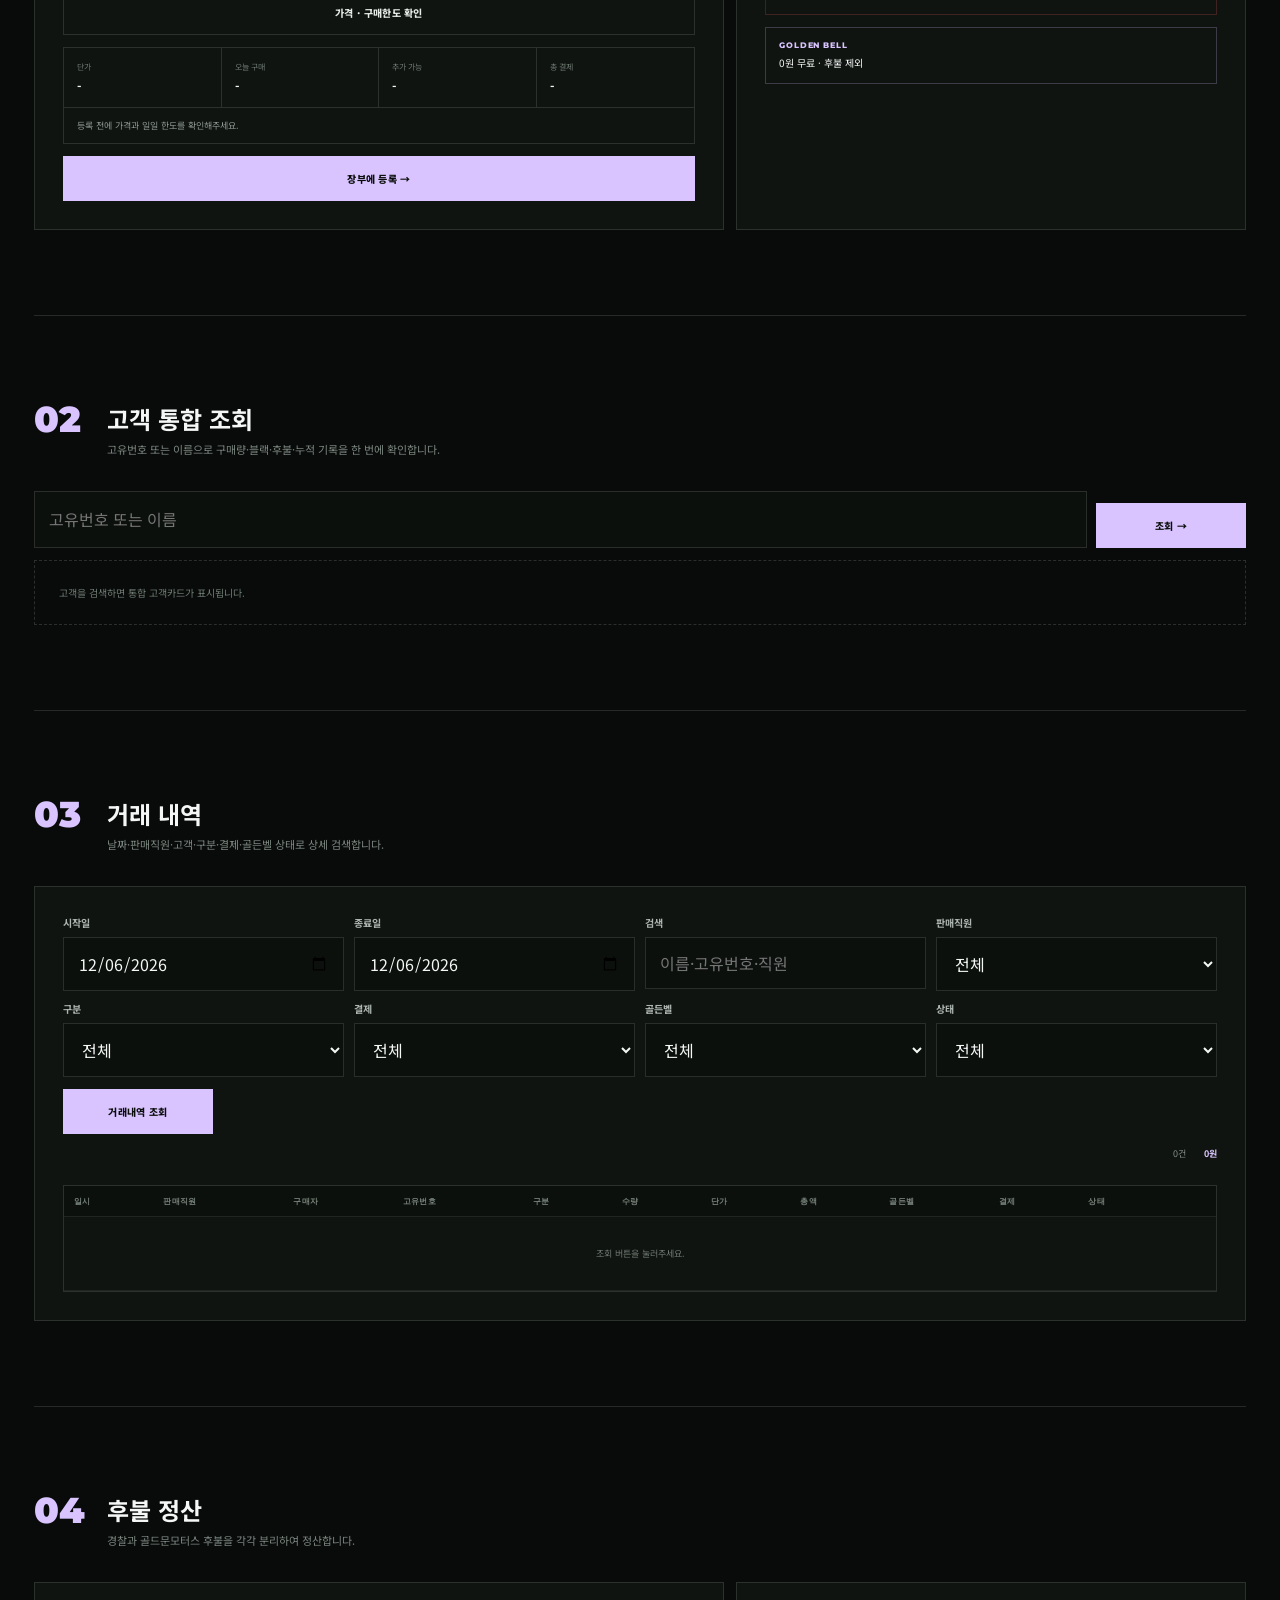
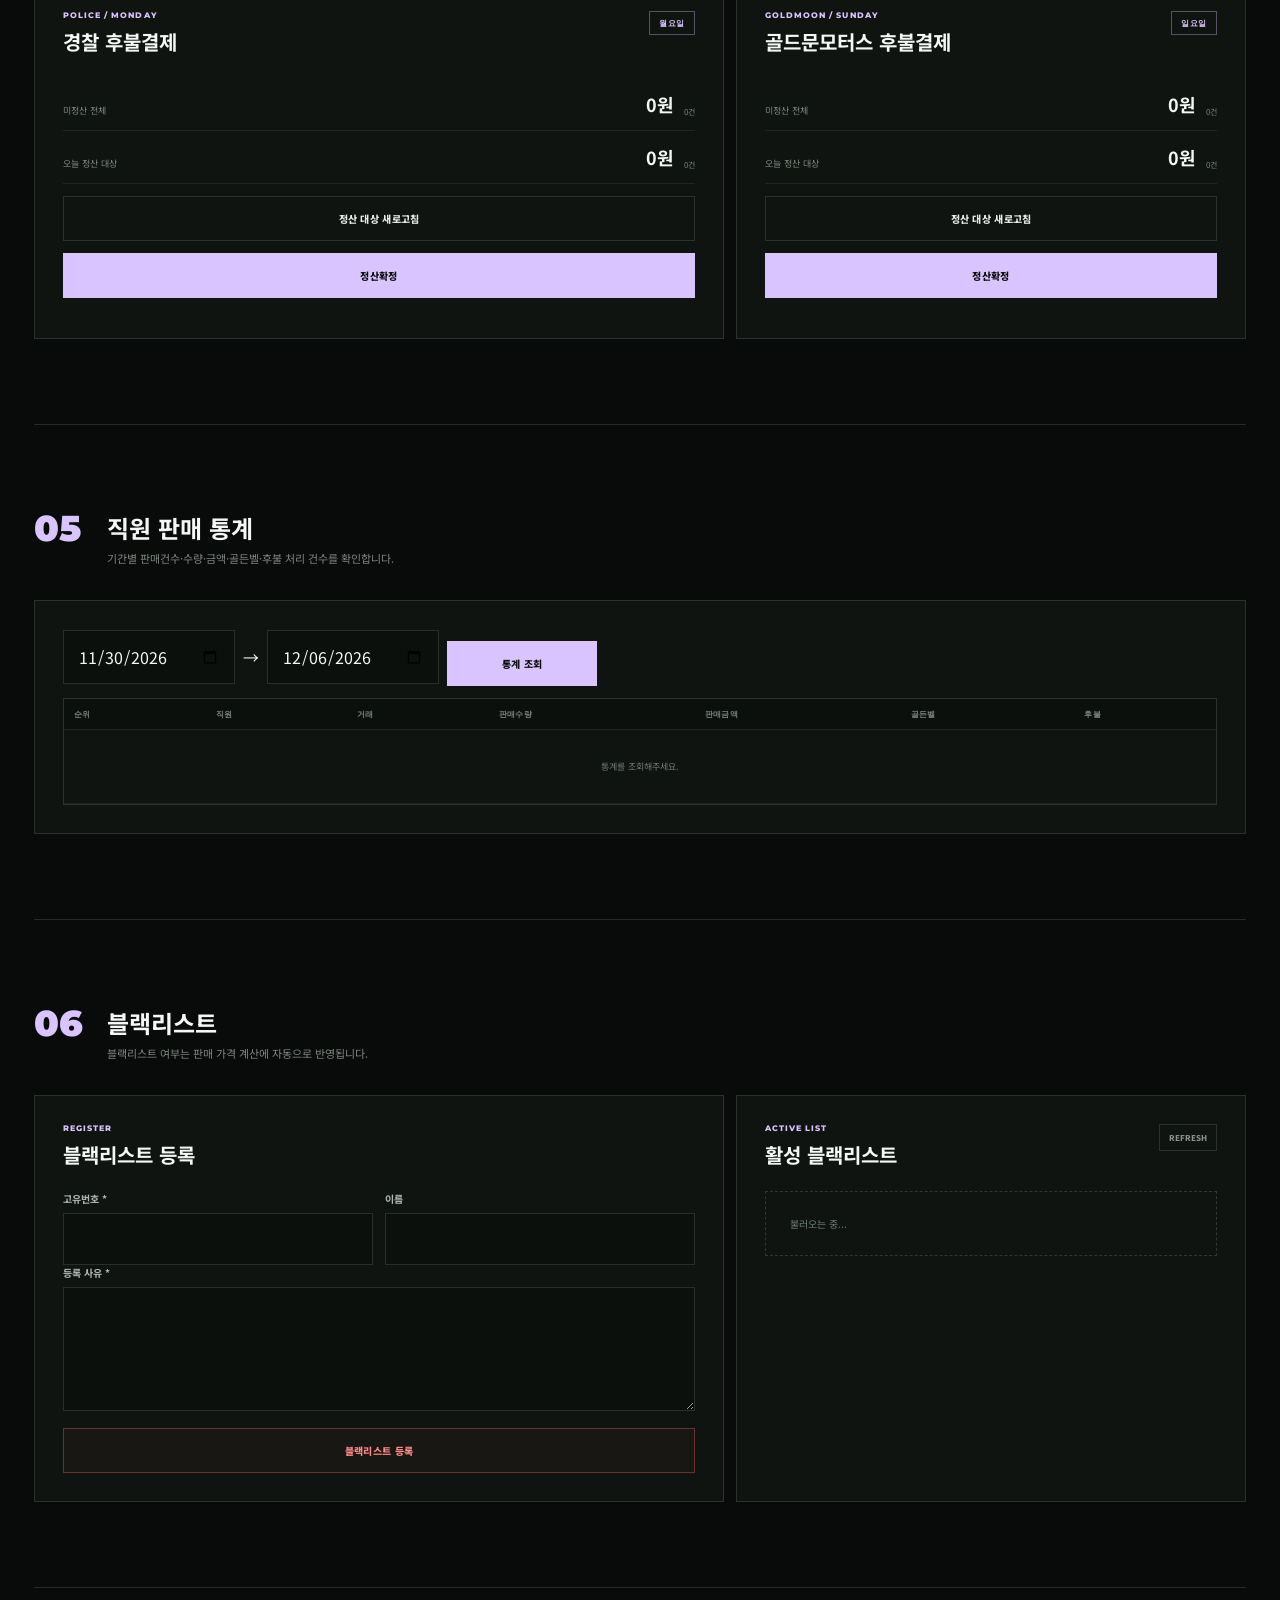
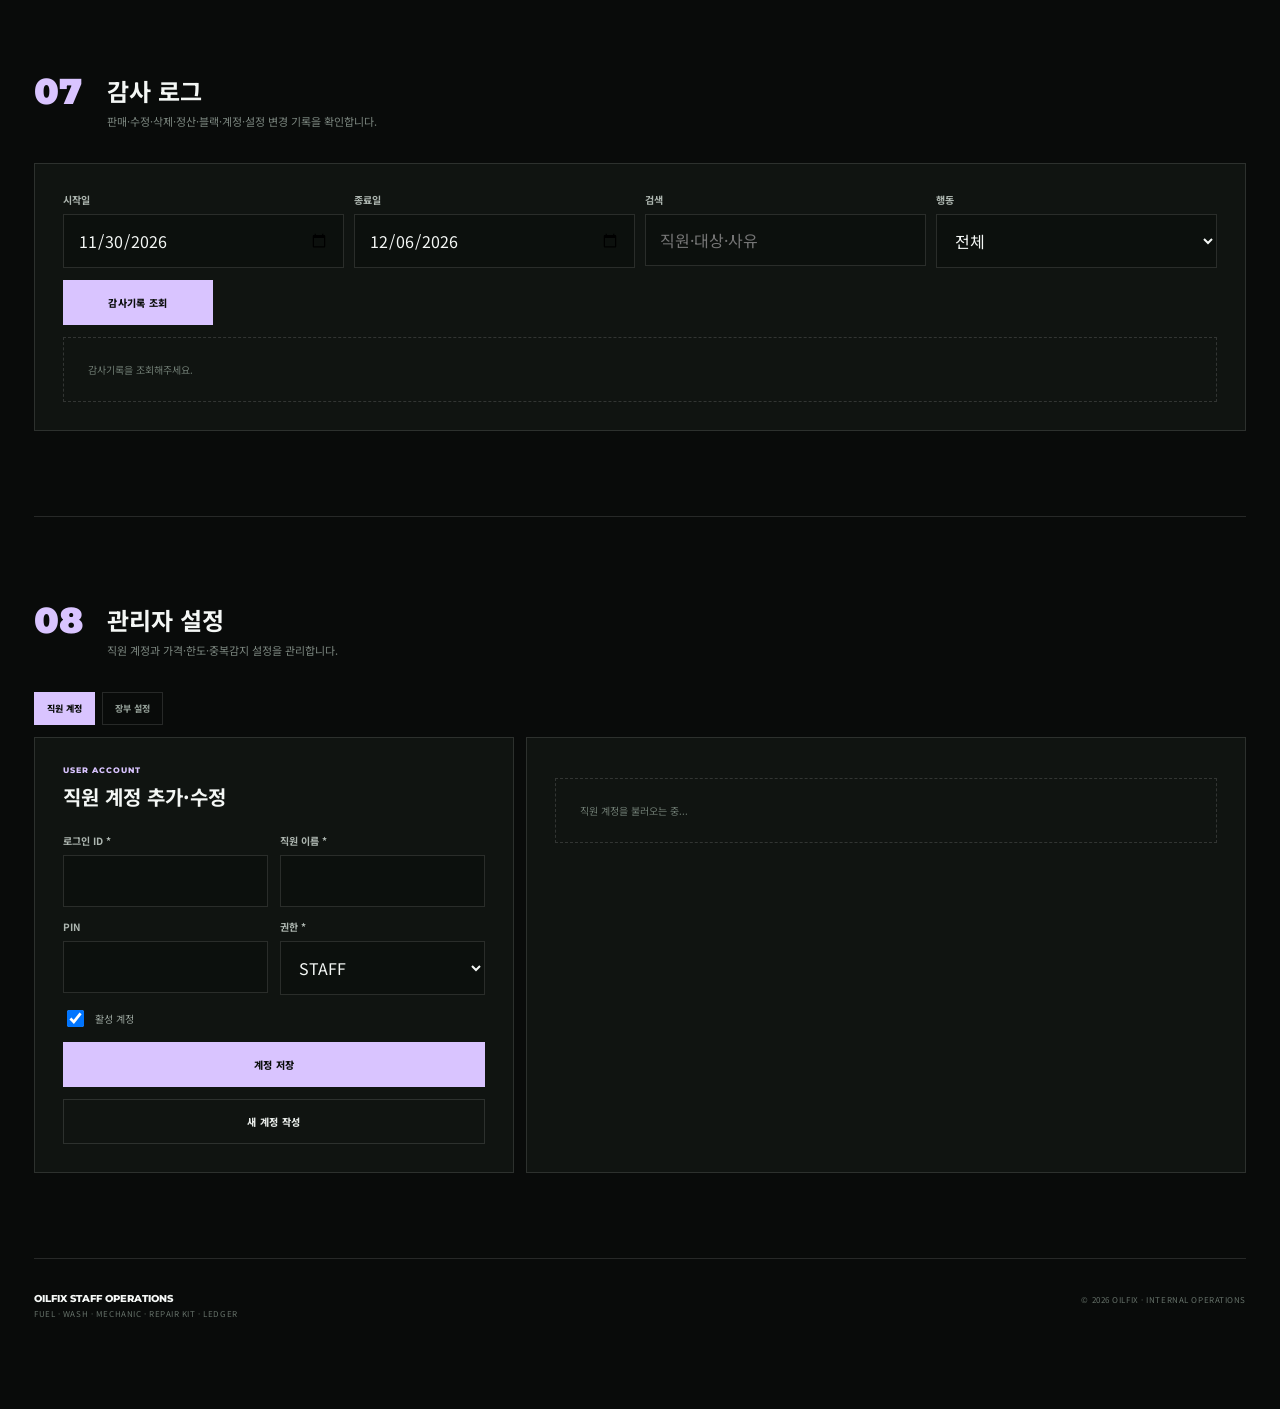
==== commit 657be3a9: "Add files via upload" ====
--- a/ledger.html
+++ b/ledger.html
@@ -13,6 +13,7 @@
   <link rel="stylesheet" href="ledger.css" />
 </head>
 <body>
+  <div class="noise" aria-hidden="true"></div>
   <div class="progress" id="pageProgress"></div>
 
   <header class="ledger-header">
@@ -153,9 +154,7 @@
   <div id="deferredEditModal" class="modal hidden"><div class="modal-bg" data-edit-close></div><div class="modal-card"><p class="eyebrow">POSTPAID / EDIT</p><h3>후불 거래 수정</h3><input id="editDeferredId" type="hidden"><div class="field-grid two"><label class="field"><span>판매직원</span><select id="editDeferredSeller"></select></label><label class="field"><span>구매자 고유번호</span><input id="editDeferredGameId"></label><label class="field"><span>구매자 이름</span><input id="editDeferredName"></label><label class="field"><span>수량</span><input id="editDeferredQty" type="number" min="1"></label></div><label class="field"><span>수정 사유 *</span><textarea id="editDeferredReason" rows="3"></textarea></label><div class="modal-actions"><button class="action secondary" id="editDeferredCancel">취소</button><button class="action primary" id="editDeferredSave">저장</button></div></div></div>
 
   <div class="toast" id="toast"></div>
-  <iframe id="gasBridge" title="OILFIX backend bridge" aria-hidden="true" tabindex="-1"
-          style="position:fixed;width:1px;height:1px;opacity:0;pointer-events:none;border:0;left:-9999px;top:-9999px"></iframe>
-  <script src="portal-config.js"></script>
+  <script src="ledger-config.js"></script>
   <script src="ledger.js"></script>
 </body>
 </html>
--- a/ledger.css
+++ b/ledger.css
@@ -1,4 +1,9 @@
-:root{--bg:#090b0a;--panel:#101411;--panel2:#141915;--line:rgba(255,255,255,.12);--text:#f4f7f5;--muted:#9a92a6;--accent:#D9C4FF;--accent2:#a981ed;--danger:#ff6262;--max:1180px}
+
+.noise{
+  position:fixed;inset:0;pointer-events:none;z-index:1000;opacity:.035;
+  background-image:url("data:image/svg+xml,%3Csvg viewBox='0 0 180 180' xmlns='http://www.w3.org/2000/svg'%3E%3Cfilter id='n'%3E%3CfeTurbulence type='fractalNoise' baseFrequency='.85' numOctaves='3' stitchTiles='stitch'/%3E%3C/filter%3E%3Crect width='100%25' height='100%25' filter='url(%23n)' opacity='.9'/%3E%3C/svg%3E");
+}
+:root{--bg:#090b0a;--panel:#101411;--panel2:#141915;--line:rgba(255,255,255,.12);--text:#f4f7f5;--muted:#9a92a6;--accent:#D9C4FF;--accent2:#a981ed;--danger:#ff6262;--max:1320px}
 *{box-sizing:border-box}html{scroll-behavior:smooth}body{margin:0;background:var(--bg);color:var(--text);font-family:"Noto Sans KR",sans-serif}::selection{background:var(--accent);color:#090b0a}a{color:inherit;text-decoration:none}button,input,select,textarea{font:inherit}.hidden{display:none!important}.progress{position:fixed;left:0;top:0;height:2px;background:var(--accent);width:0;z-index:1000}
 .ledger-header{height:74px;position:fixed;left:0;right:0;top:0;z-index:100;display:grid;grid-template-columns:1fr auto 1fr;align-items:center;padding:0 34px;border-bottom:1px solid var(--line);background:rgba(9,11,10,.9);backdrop-filter:blur(18px)}.ledger-brand img{width:126px;display:block}.header-status{display:flex;align-items:center;gap:9px;font:800 9px/1 Montserrat,sans-serif;letter-spacing:.15em;color:#a7b0aa}.live{width:6px;height:6px;border-radius:50%;background:var(--accent);box-shadow:0 0 12px var(--accent)}.header-actions{justify-self:end;display:flex;align-items:center;gap:12px;font-size:10px;color:#8e9892}.header-actions #sessionUser{font-weight:800;color:var(--accent)}.header-btn{border:1px solid var(--line);background:transparent;color:#b2bbb5;padding:8px 10px;font-size:9px;font-weight:800;cursor:pointer}.back-link{font-size:11px;color:#9aa59e;font-weight:700}.back-link:hover,.header-btn:hover{color:var(--accent);border-color:rgba(217,196,255,.45)}
 .side-nav{position:fixed;left:25px;top:50%;transform:translateY(-50%);display:flex;flex-direction:column;z-index:50;border-left:1px solid var(--line);padding-left:13px}.side-nav a{padding:7px 0;color:#68736c;font-size:9px;font-weight:700;white-space:nowrap;transition:.2s}.side-nav a span{font-family:Montserrat,sans-serif;color:#465049;margin-right:7px}.side-nav a:hover,.side-nav a.active{color:var(--accent)}
@@ -17,4 +22,4 @@
 @media(max-width:760px){.ledger-header{padding:0 18px;grid-template-columns:1fr auto}.header-status{display:none}.header-actions{gap:8px}.header-actions #sessionUser{display:none}.back-link{font-size:9px}.ledger-main{padding:105px 16px 60px}.hero-meta{gap:22px;margin-bottom:55px}.process.six{grid-template-columns:1fr 1fr}.process article:nth-child(3n){border-right:1px solid var(--line)}.process article:nth-child(2n){border-right:0}.process article:nth-last-child(-n+3){border-bottom:1px solid var(--line)}.process article:nth-last-child(-n+2){border-bottom:0}.limit-strip{grid-template-columns:1fr 1fr}.field-grid.two,.filter-grid.four,.settings-grid{grid-template-columns:1fr}.quote-grid{grid-template-columns:1fr 1fr}.customer-metrics{grid-template-columns:1fr 1fr}.search-row{grid-template-columns:1fr}.action.compact{width:100%}.audit-row{grid-template-columns:1fr 1fr}.ledger-footer{flex-direction:column}}
 @media(max-width:480px){.hero-title-wrap h1{font-size:54px}.section-label{grid-template-columns:42px 1fr}.section-label>span{font-size:28px}.panel{padding:19px}.process.six{grid-template-columns:1fr}.process article{border-right:0!important;border-bottom:1px solid var(--line)!important}.process article:last-child{border-bottom:0!important}.limit-strip{grid-template-columns:1fr}.quote-grid{grid-template-columns:1fr}.customer-metrics{grid-template-columns:1fr}.modal-actions{grid-template-columns:1fr}}
 
-.ghost.small{border:1px solid var(--line);background:transparent;color:#9aa59e;padding:6px 8px;font-size:8px;font-weight:800;cursor:pointer}.ghost.small:hover{color:var(--accent);border-color:rgba(217,196,255,.4)}.user-role{display:inline-block!important;border:1px solid rgba(217,196,255,.28);color:var(--accent)!important;padding:3px 5px;margin-left:5px!important;font:800 7px/1 Montserrat,sans-serif}.admin-two{grid-template-columns:.8fr 1.2fr}
+.ghost.small{border:1px solid var(--line);background:transparent;color:#9aa59e;padding:6px 8px;font-size:8px;font-weight:800;cursor:pointer}.ghost.small:hover{color:var(--accent);border-color:rgba(217,196,255,.4)}.user-role{display:inline-block!important;border:1px solid rgba(217,196,255,.28);color:var(--accent)!important;padding:3px 5px;margin-left:5px!important;font:800 7px/1 Montserrat,sans-serif}.admin-two{grid-template-columns:.8fr 1.2fr}
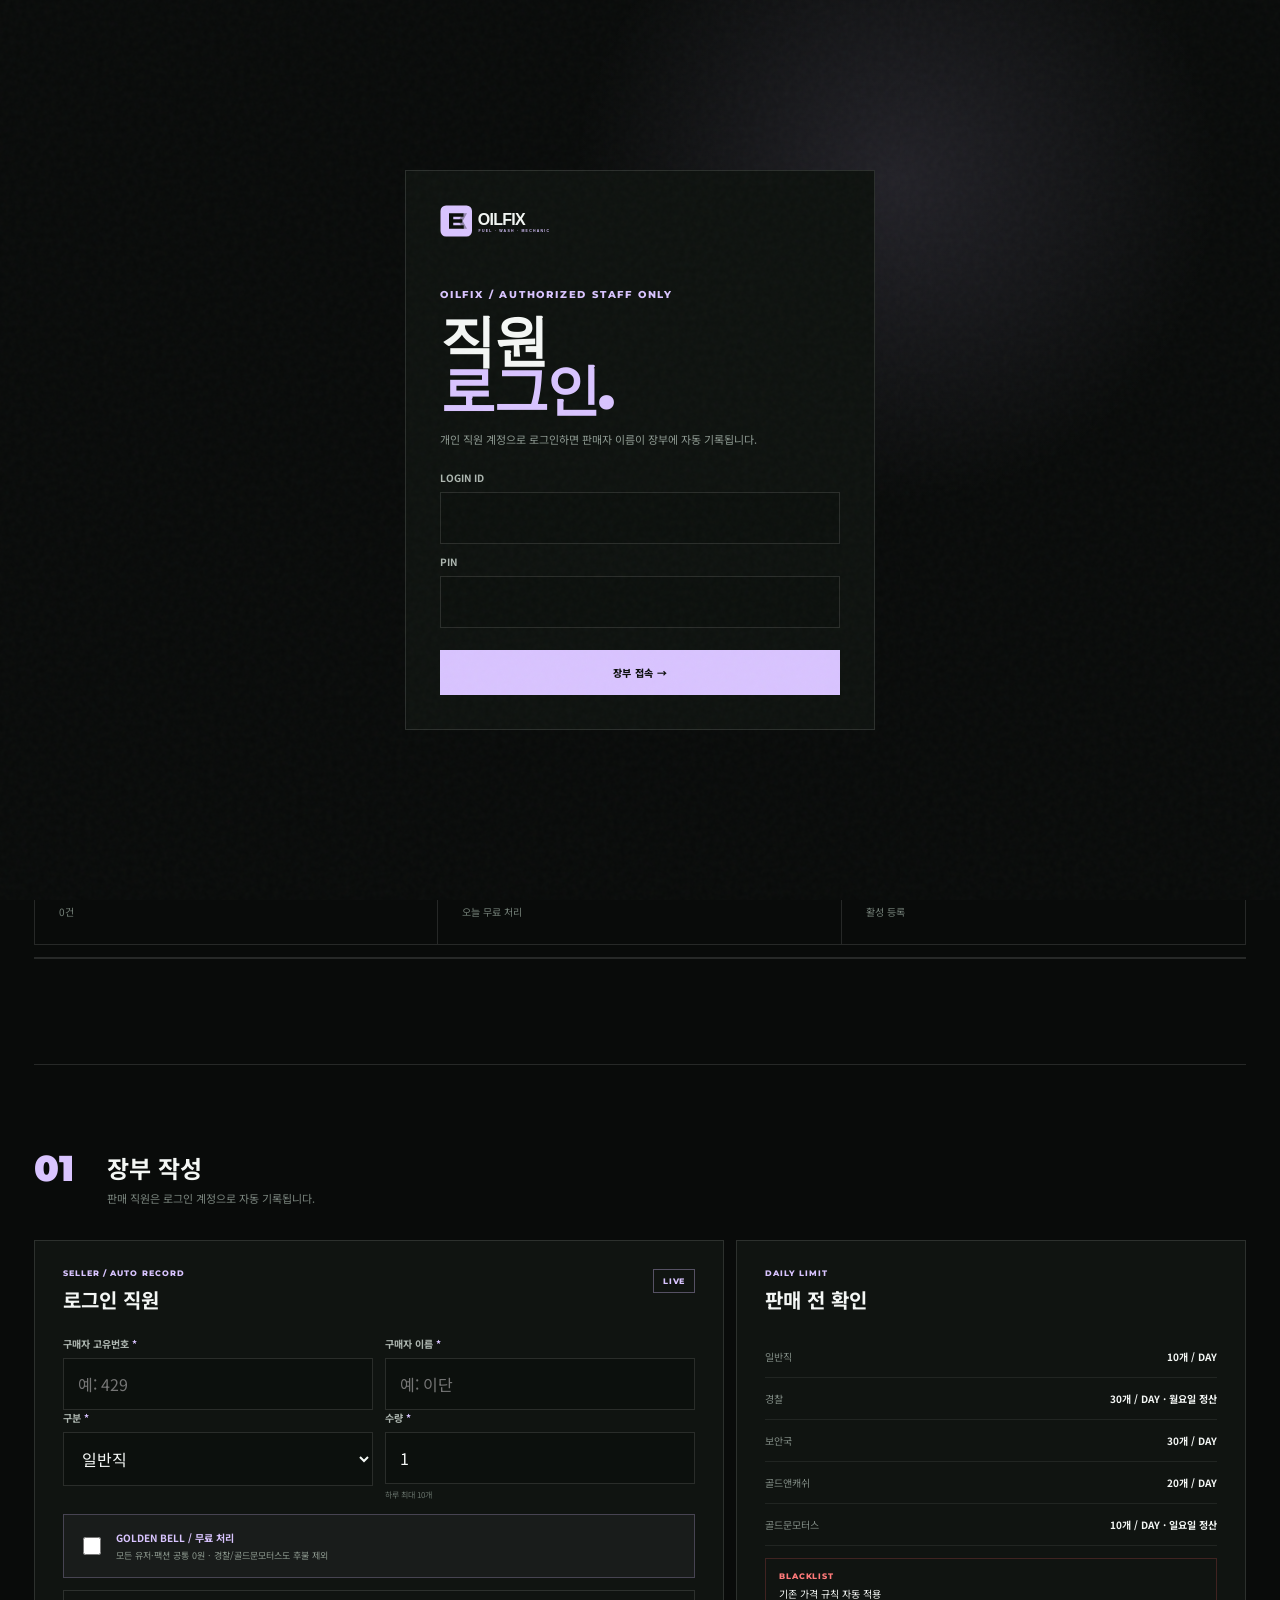
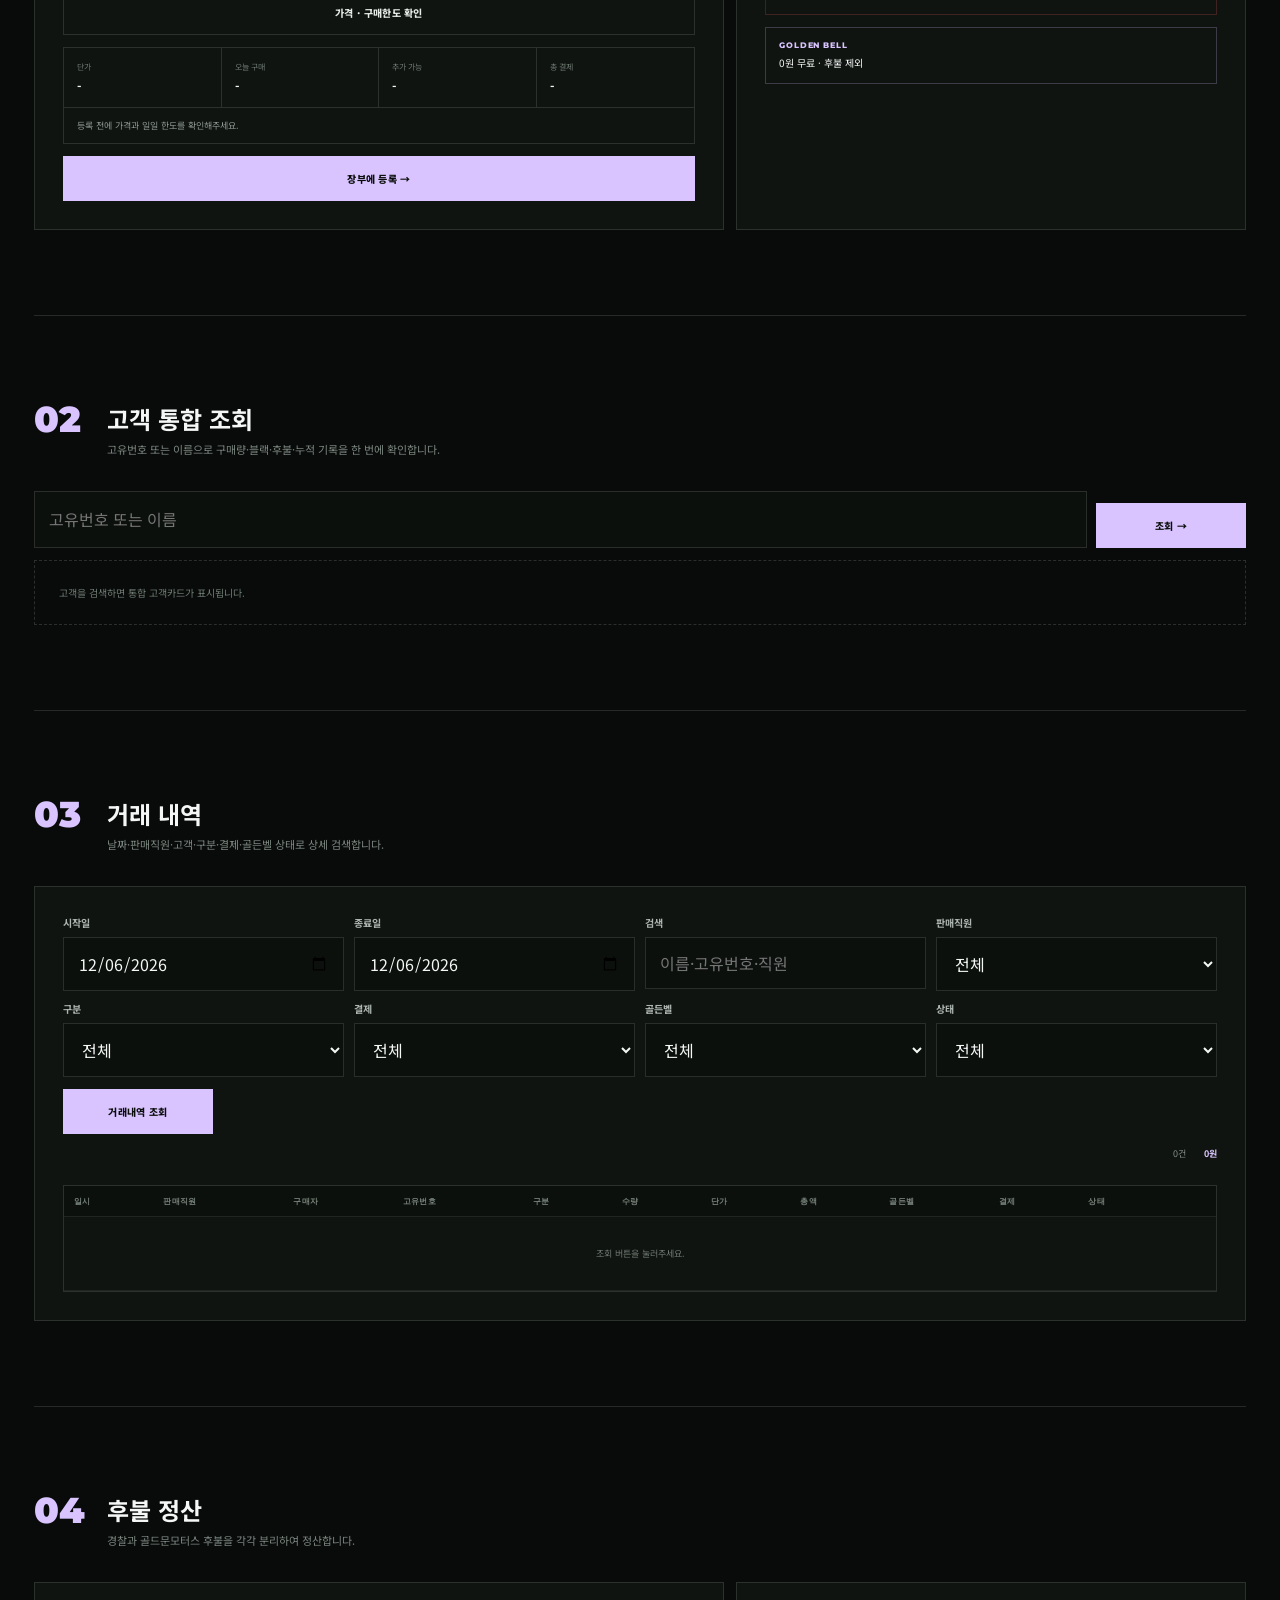
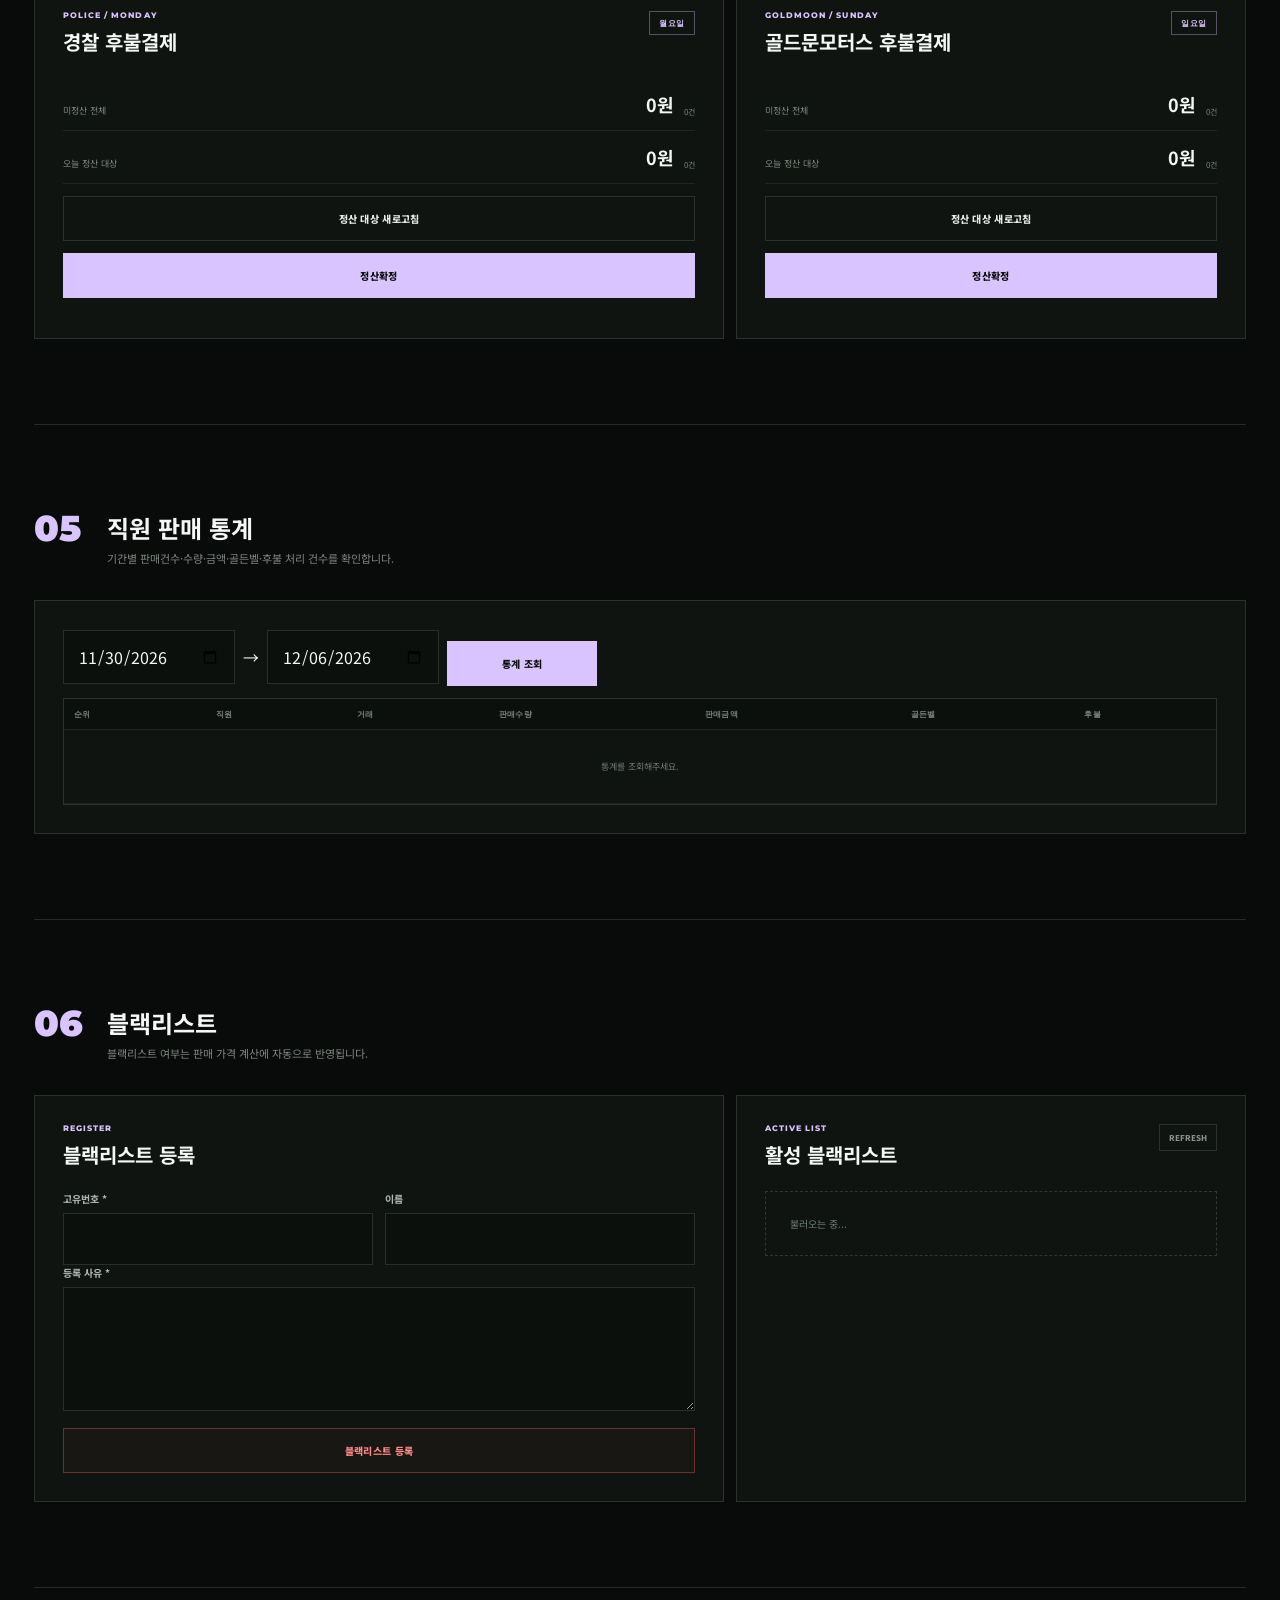
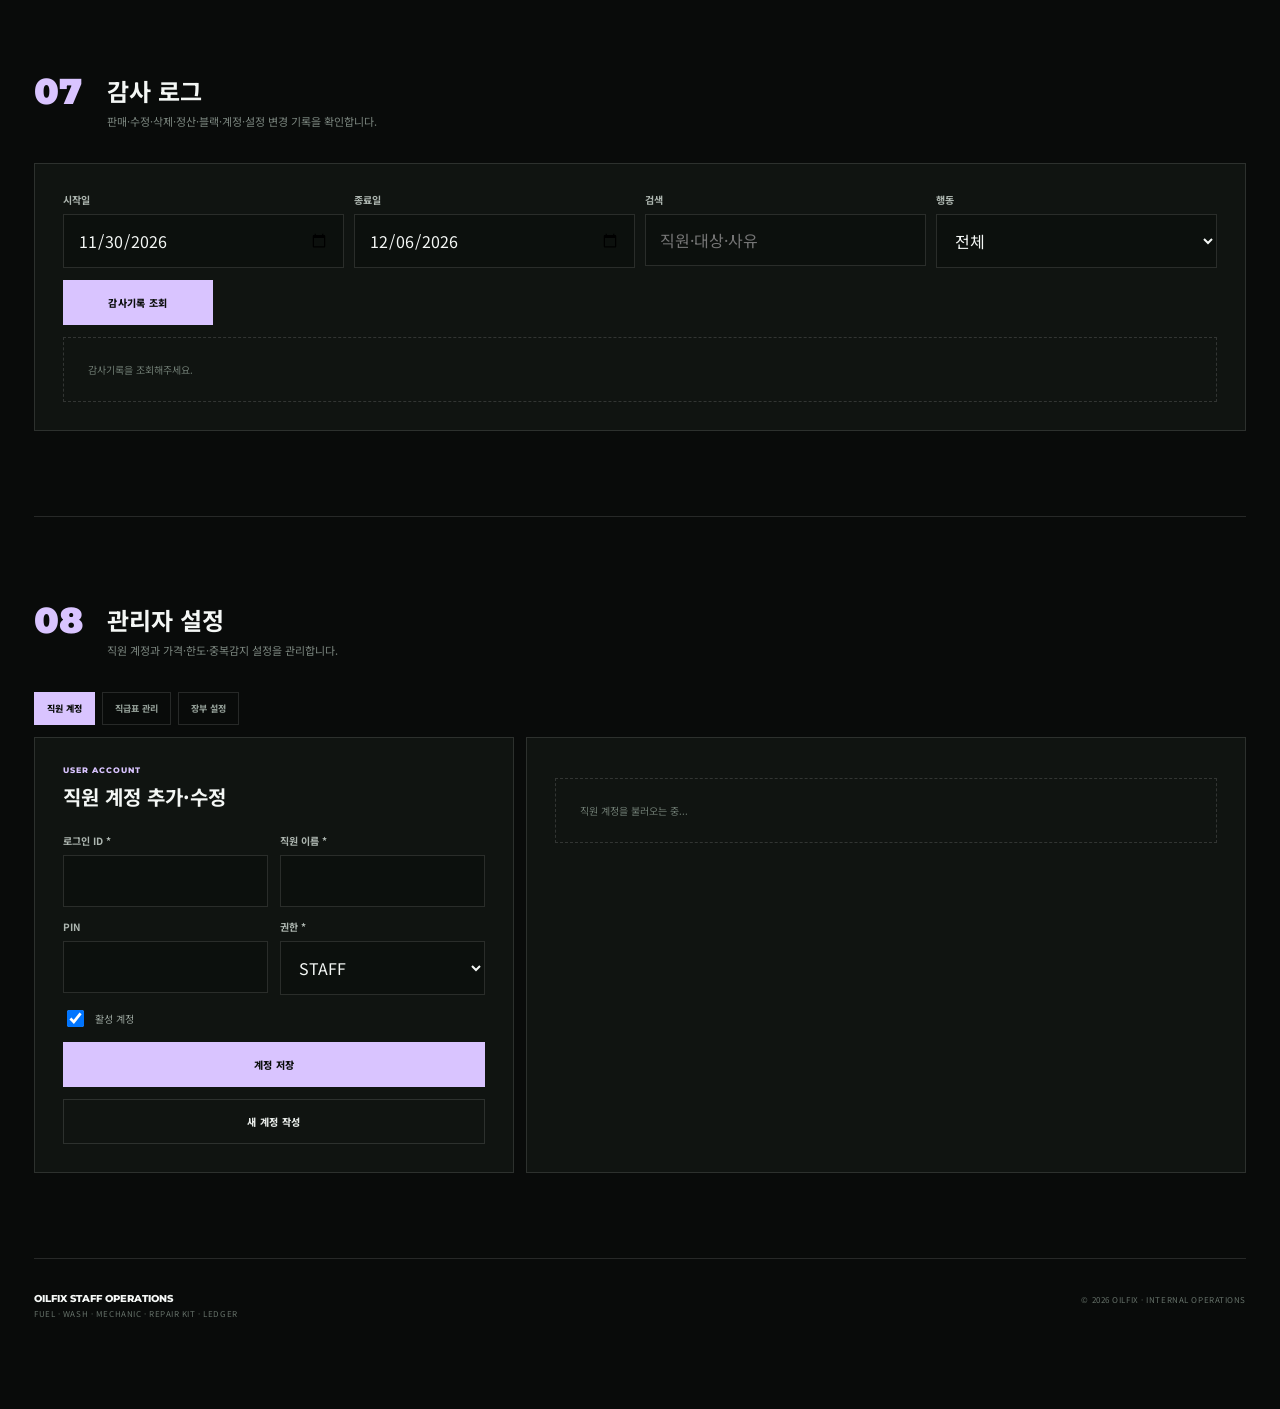
==== commit 6570d00f: "Add files via upload" ====
--- a/ledger.html
+++ b/ledger.html
@@ -137,8 +137,39 @@
 
     <section class="form-section" id="admin" data-role-only="ADMIN">
       <div class="section-label"><span>08</span><div><h2>관리자 설정</h2><p>직원 계정과 가격·한도·중복감지 설정을 관리합니다.</p></div></div>
-      <div class="admin-tabs"><button class="active" data-admin-tab="users">직원 계정</button><button data-admin-tab="settings">장부 설정</button></div>
+      <div class="admin-tabs"><button class="active" data-admin-tab="users">직원 계정</button><button data-admin-tab="team">직급표 관리</button><button data-admin-tab="settings">장부 설정</button></div>
       <div id="adminUsersPanel" class="admin-panel"><div class="layout-two admin-two"><article class="panel"><div class="panel-head"><div><small>USER ACCOUNT</small><h3>직원 계정 추가·수정</h3></div></div><form id="userForm"><input type="hidden" id="userEditId"><div class="field-grid two"><label class="field"><span>로그인 ID *</span><input id="userLoginId" required></label><label class="field"><span>직원 이름 *</span><input id="userDisplayName" required></label><label class="field"><span>PIN</span><input id="userPin" type="password" inputmode="numeric"></label><label class="field"><span>권한 *</span><select id="userRole"><option>STAFF</option><option>MANAGER</option><option>ADMIN</option></select></label></div><label class="toggle-line"><input id="userActive" type="checkbox" checked><span>활성 계정</span></label><button class="action primary">계정 저장</button><button type="button" class="action secondary" id="userFormReset">새 계정 작성</button></form></article><article class="panel"><div id="userList" class="user-list empty-state">직원 계정을 불러오는 중...</div></article></div></div>
+
+      <div id="adminTeamPanel" class="admin-panel hidden">
+        <div class="team-admin-grid">
+          <article class="panel">
+            <div class="panel-head"><div><small>CREW CAPACITY</small><h3>현재 인원 · 총원</h3></div><span class="status-chip">LIVE SITE</span></div>
+            <form id="teamMetaForm" class="field-grid two">
+              <label class="field"><span>현재 인원</span><input id="teamCurrent" type="number" min="0" required></label>
+              <label class="field"><span>총원</span><input id="teamCapacity" type="number" min="1" required></label>
+              <button class="action primary team-wide">인원 설정 저장</button>
+            </form>
+            <p class="admin-warning">저장하면 공식 홈페이지의 CURRENT CREW와 TEAM CAPACITY가 자동으로 변경됩니다.</p>
+          </article>
+          <article class="panel">
+            <div class="panel-head"><div><small>ORGANIZATION</small><h3>직급 · 이름 · 고번 수정</h3></div></div>
+            <form id="teamMemberForm">
+              <input type="hidden" id="teamEditId">
+              <div class="field-grid two">
+                <label class="field"><span>그룹 *</span><select id="teamTier"><option>EXECUTIVE</option><option>TEAM LEAD</option><option>MANAGER</option><option>OPEN POSITION</option></select></label>
+                <label class="field"><span>직급 *</span><input id="teamPosition" placeholder="예: 감사팀장 / 매니저" required></label>
+                <label class="field"><span>이름 *</span><input id="teamName" placeholder="예: 도니 / 공석"></label>
+                <label class="field"><span>고유번호</span><input id="teamGameId" inputmode="numeric" placeholder="예: 8"></label>
+                <label class="field"><span>정렬 순서</span><input id="teamSortOrder" type="number" min="0" max="999" value="10"></label>
+                <label class="toggle-line team-vacant"><input id="teamVacant" type="checkbox"><span>공석 / 모집중</span></label>
+              </div>
+              <button class="action primary">직급표 저장</button>
+              <button type="button" class="action secondary" id="teamFormReset">새 항목 작성</button>
+            </form>
+          </article>
+        </div>
+        <article class="panel team-list-panel"><div class="panel-head"><div><small>LIVE ORGANIZATION</small><h3>홈페이지 직급표</h3></div><button class="mini-btn" id="teamRefreshBtn">REFRESH</button></div><div id="teamAdminList" class="team-admin-list empty-state">직급표를 불러오는 중...</div></article>
+      </div>
       <div id="adminSettingsPanel" class="admin-panel hidden"><article class="panel"><div class="panel-head"><div><small>GLOBAL SETTINGS</small><h3>장부 기본 설정</h3></div><span class="status-chip">ADMIN ONLY</span></div><form id="settingsForm" class="settings-grid"><label class="field"><span>수리키트 기본 가격</span><input id="setBasePrice" type="number" min="1"></label><label class="field"><span>블랙리스트 가격 배수</span><input id="setBlackMultiplier" type="number" min="1" max="10" step="0.1"></label><label class="field"><span>일반직 일일 한도</span><input id="setLimitGeneral" type="number" min="1"></label><label class="field"><span>경찰 일일 한도</span><input id="setLimitPolice" type="number" min="1"></label><label class="field"><span>보안국 일일 한도</span><input id="setLimitSecurity" type="number" min="1"></label><label class="field"><span>골드앤캐쉬 일일 한도</span><input id="setLimitGoldcash" type="number" min="1"></label><label class="field"><span>골드문모터스 일일 한도</span><input id="setLimitGoldmoon" type="number" min="1"></label><label class="field"><span>중복등록 감지 시간(초)</span><input id="setDuplicateSec" type="number" min="5"></label><button class="action primary settings-submit">설정 저장</button></form><p class="admin-warning">변경된 가격과 한도는 새 거래부터 적용되며 감사로그에 기록됩니다.</p></article></div>
     </section>
 
--- a/ledger.css
+++ b/ledger.css
@@ -22,4 +22,8 @@
 @media(max-width:760px){.ledger-header{padding:0 18px;grid-template-columns:1fr auto}.header-status{display:none}.header-actions{gap:8px}.header-actions #sessionUser{display:none}.back-link{font-size:9px}.ledger-main{padding:105px 16px 60px}.hero-meta{gap:22px;margin-bottom:55px}.process.six{grid-template-columns:1fr 1fr}.process article:nth-child(3n){border-right:1px solid var(--line)}.process article:nth-child(2n){border-right:0}.process article:nth-last-child(-n+3){border-bottom:1px solid var(--line)}.process article:nth-last-child(-n+2){border-bottom:0}.limit-strip{grid-template-columns:1fr 1fr}.field-grid.two,.filter-grid.four,.settings-grid{grid-template-columns:1fr}.quote-grid{grid-template-columns:1fr 1fr}.customer-metrics{grid-template-columns:1fr 1fr}.search-row{grid-template-columns:1fr}.action.compact{width:100%}.audit-row{grid-template-columns:1fr 1fr}.ledger-footer{flex-direction:column}}
 @media(max-width:480px){.hero-title-wrap h1{font-size:54px}.section-label{grid-template-columns:42px 1fr}.section-label>span{font-size:28px}.panel{padding:19px}.process.six{grid-template-columns:1fr}.process article{border-right:0!important;border-bottom:1px solid var(--line)!important}.process article:last-child{border-bottom:0!important}.limit-strip{grid-template-columns:1fr}.quote-grid{grid-template-columns:1fr}.customer-metrics{grid-template-columns:1fr}.modal-actions{grid-template-columns:1fr}}
 
-.ghost.small{border:1px solid var(--line);background:transparent;color:#9aa59e;padding:6px 8px;font-size:8px;font-weight:800;cursor:pointer}.ghost.small:hover{color:var(--accent);border-color:rgba(217,196,255,.4)}.user-role{display:inline-block!important;border:1px solid rgba(217,196,255,.28);color:var(--accent)!important;padding:3px 5px;margin-left:5px!important;font:800 7px/1 Montserrat,sans-serif}.admin-two{grid-template-columns:.8fr 1.2fr}+.ghost.small{border:1px solid var(--line);background:transparent;color:#9aa59e;padding:6px 8px;font-size:8px;font-weight:800;cursor:pointer}.ghost.small:hover{color:var(--accent);border-color:rgba(217,196,255,.4)}.user-role{display:inline-block!important;border:1px solid rgba(217,196,255,.28);color:var(--accent)!important;padding:3px 5px;margin-left:5px!important;font:800 7px/1 Montserrat,sans-serif}.admin-two{grid-template-columns:.8fr 1.2fr}
+
+/* TEAM ADMIN */
+.team-admin-grid{display:grid;grid-template-columns:.82fr 1.18fr;gap:12px}.team-wide{grid-column:1/-1}.team-vacant{align-self:end;margin:0 0 8px}.team-list-panel{margin-top:12px}.team-admin-list{display:grid;gap:8px;margin-top:12px}.team-admin-row{display:grid;grid-template-columns:150px 1fr auto;gap:12px;align-items:center;border:1px solid var(--line);background:var(--panel);padding:13px}.team-admin-row .team-tier{font:800 9px/1 Montserrat,sans-serif;color:var(--accent);letter-spacing:.06em}.team-admin-row b{display:block;font-size:11px}.team-admin-row span{display:block;margin-top:4px;color:#78847c;font-size:8px}.team-admin-actions{display:flex;gap:6px}.team-admin-row.vacant{opacity:.72}.team-admin-summary{display:flex;align-items:center;justify-content:space-between;border:1px solid rgba(217,196,255,.22);padding:12px;margin-bottom:10px;background:rgba(217,196,255,.035)}.team-admin-summary strong{font:900 18px/1 Montserrat,sans-serif;color:var(--accent)}
+@media(max-width:900px){.team-admin-grid{grid-template-columns:1fr}.team-admin-row{grid-template-columns:1fr}.team-admin-actions{justify-content:flex-start}}
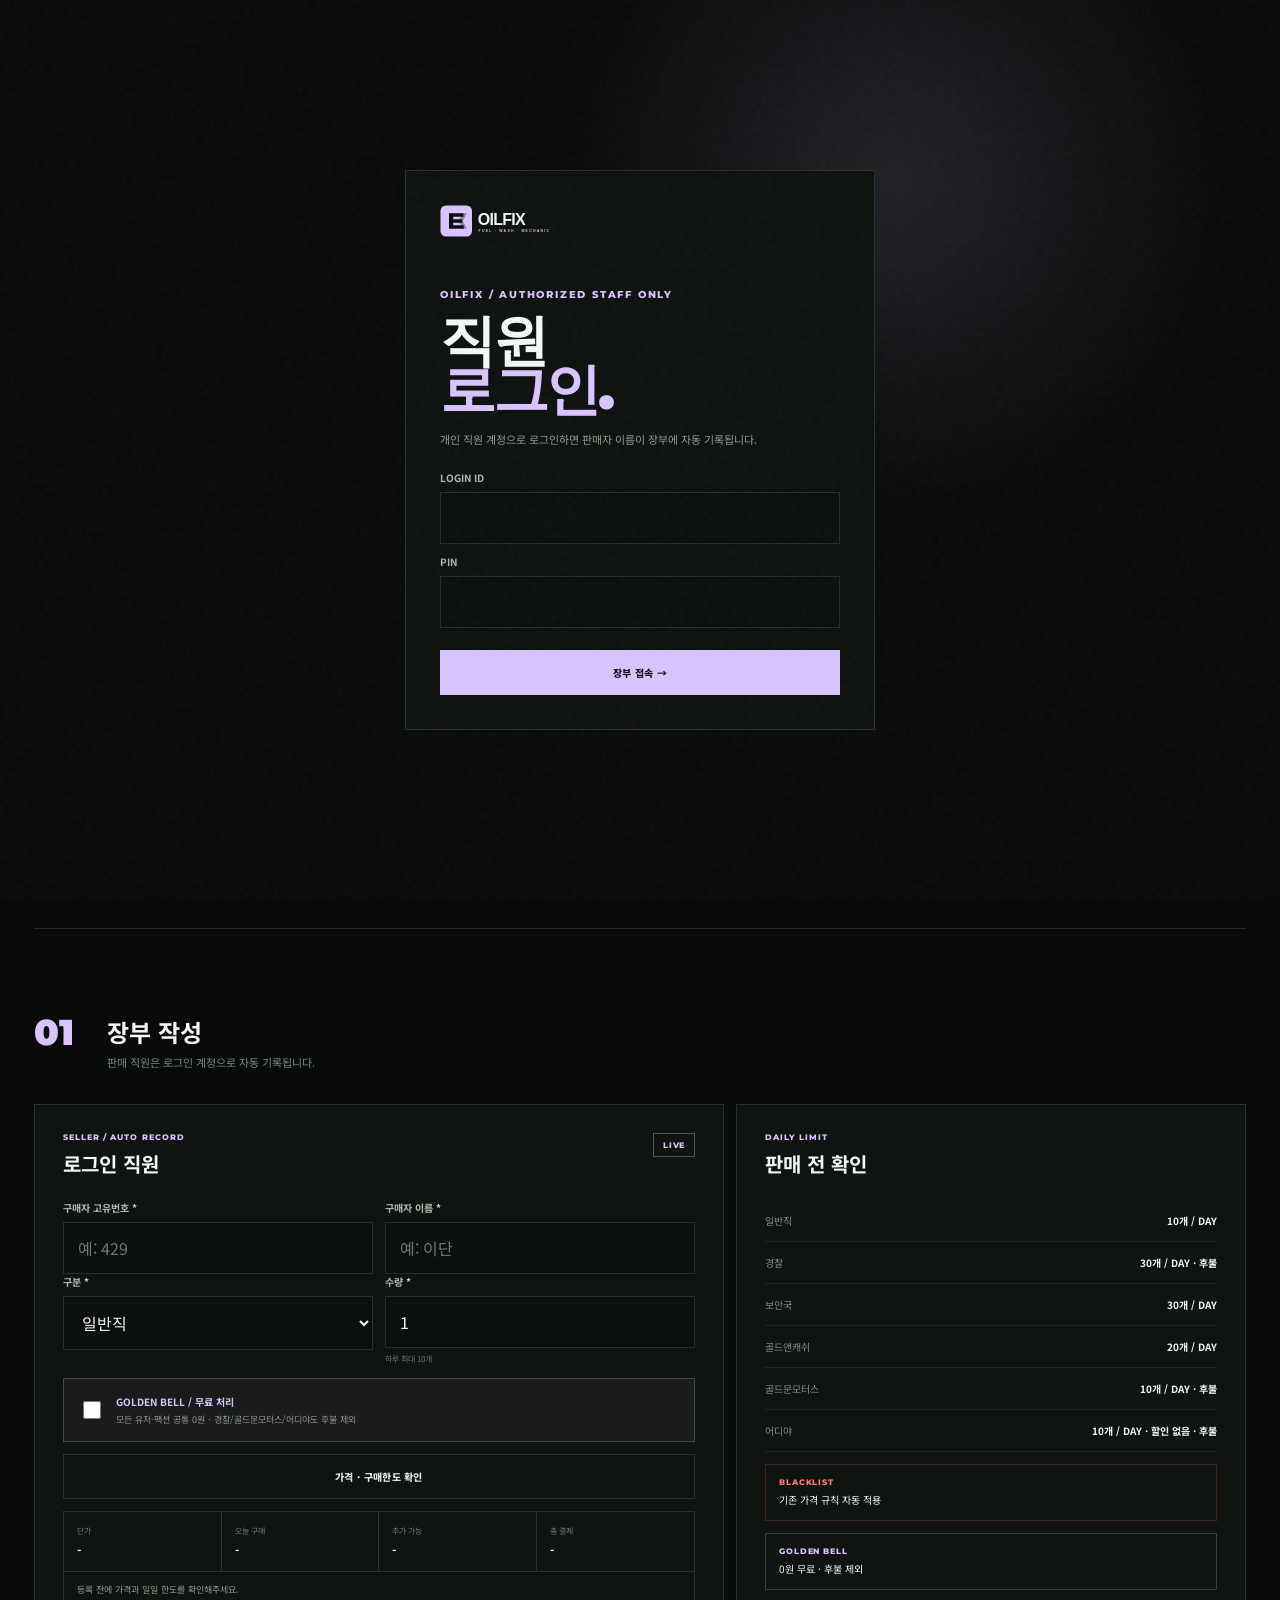
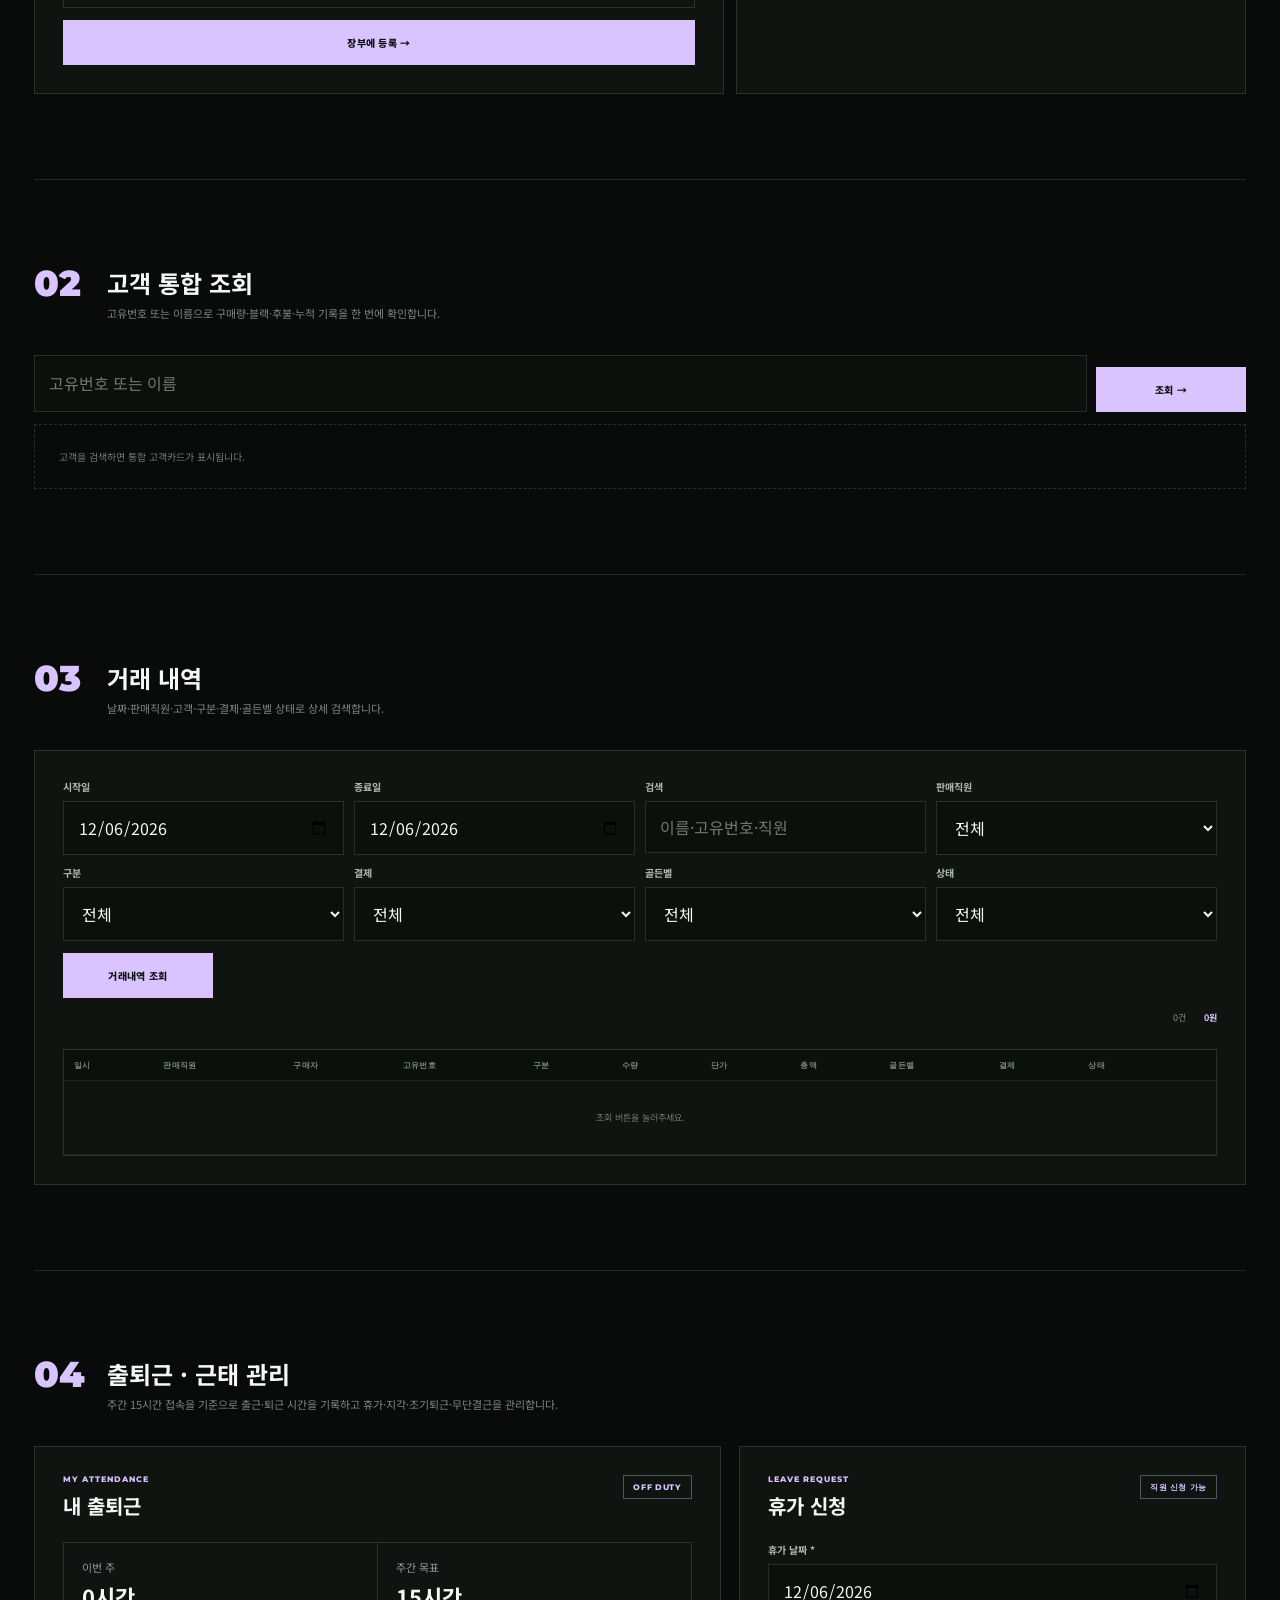
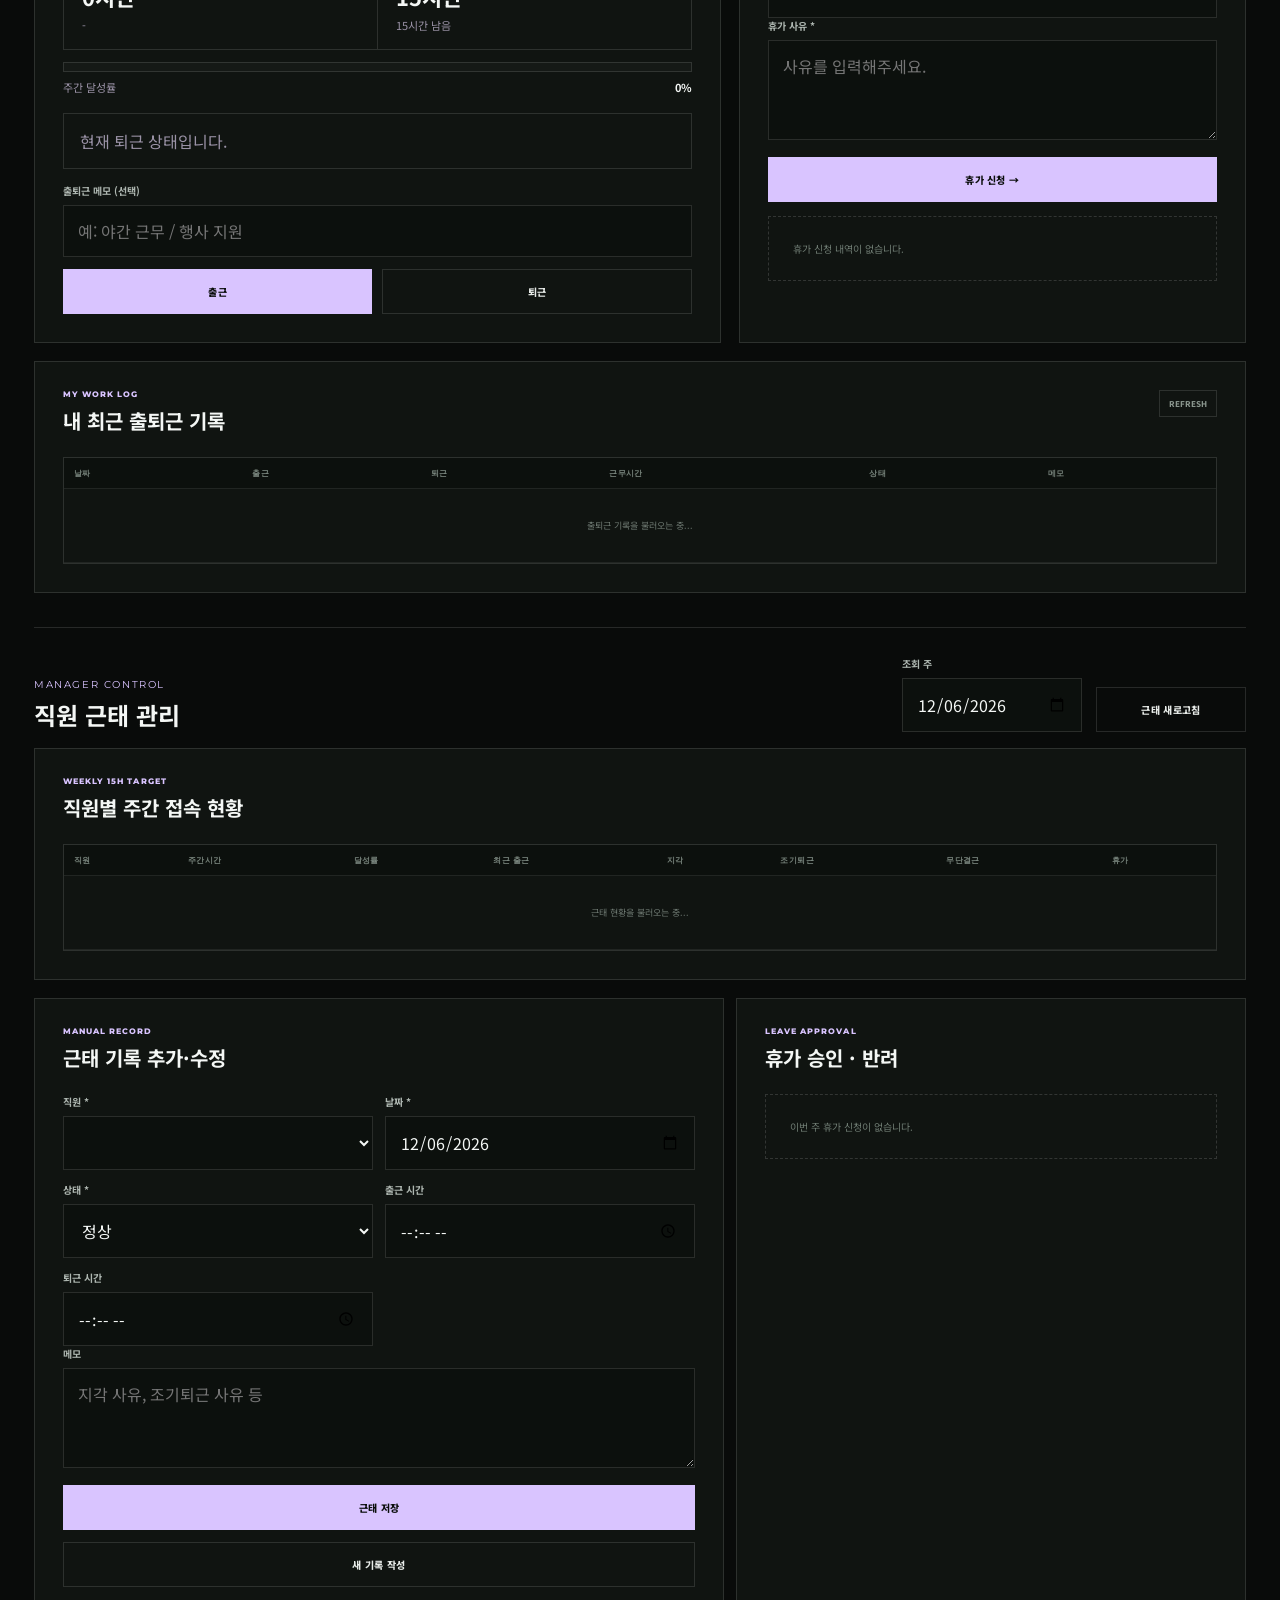
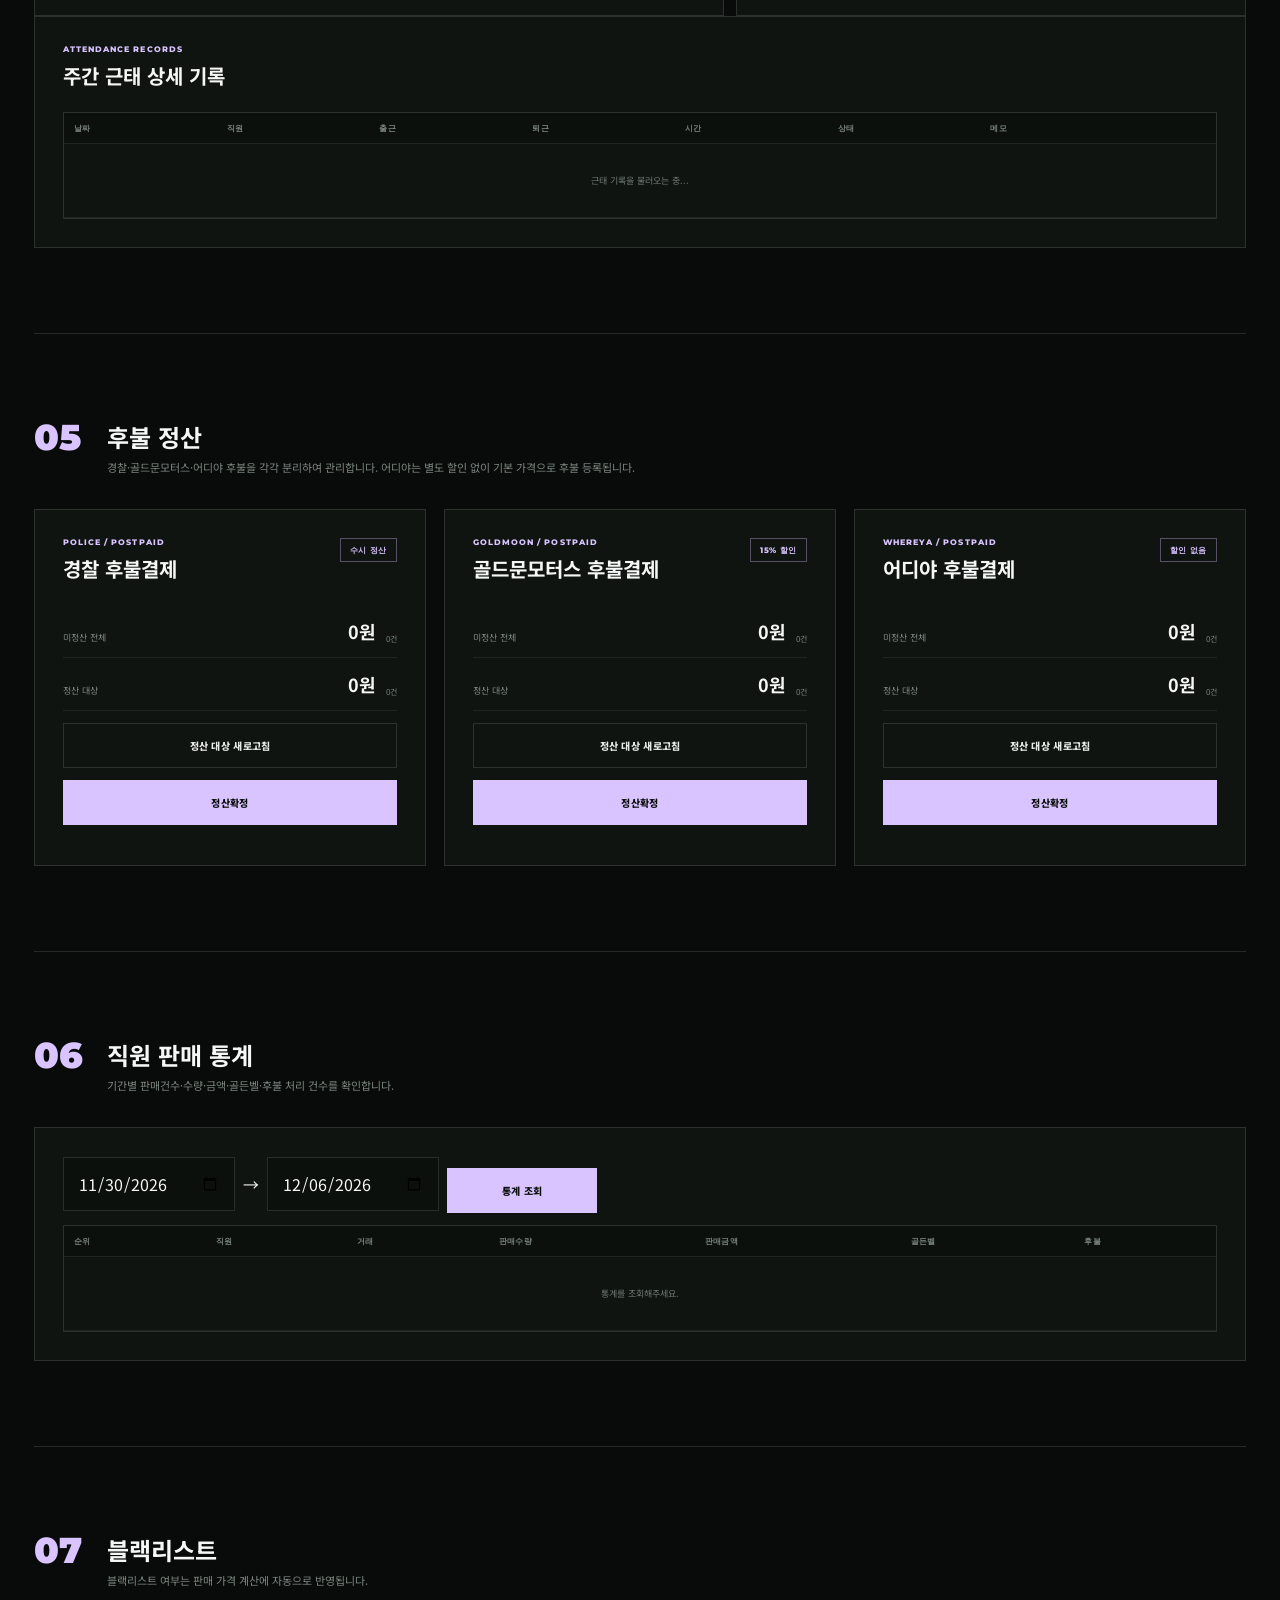
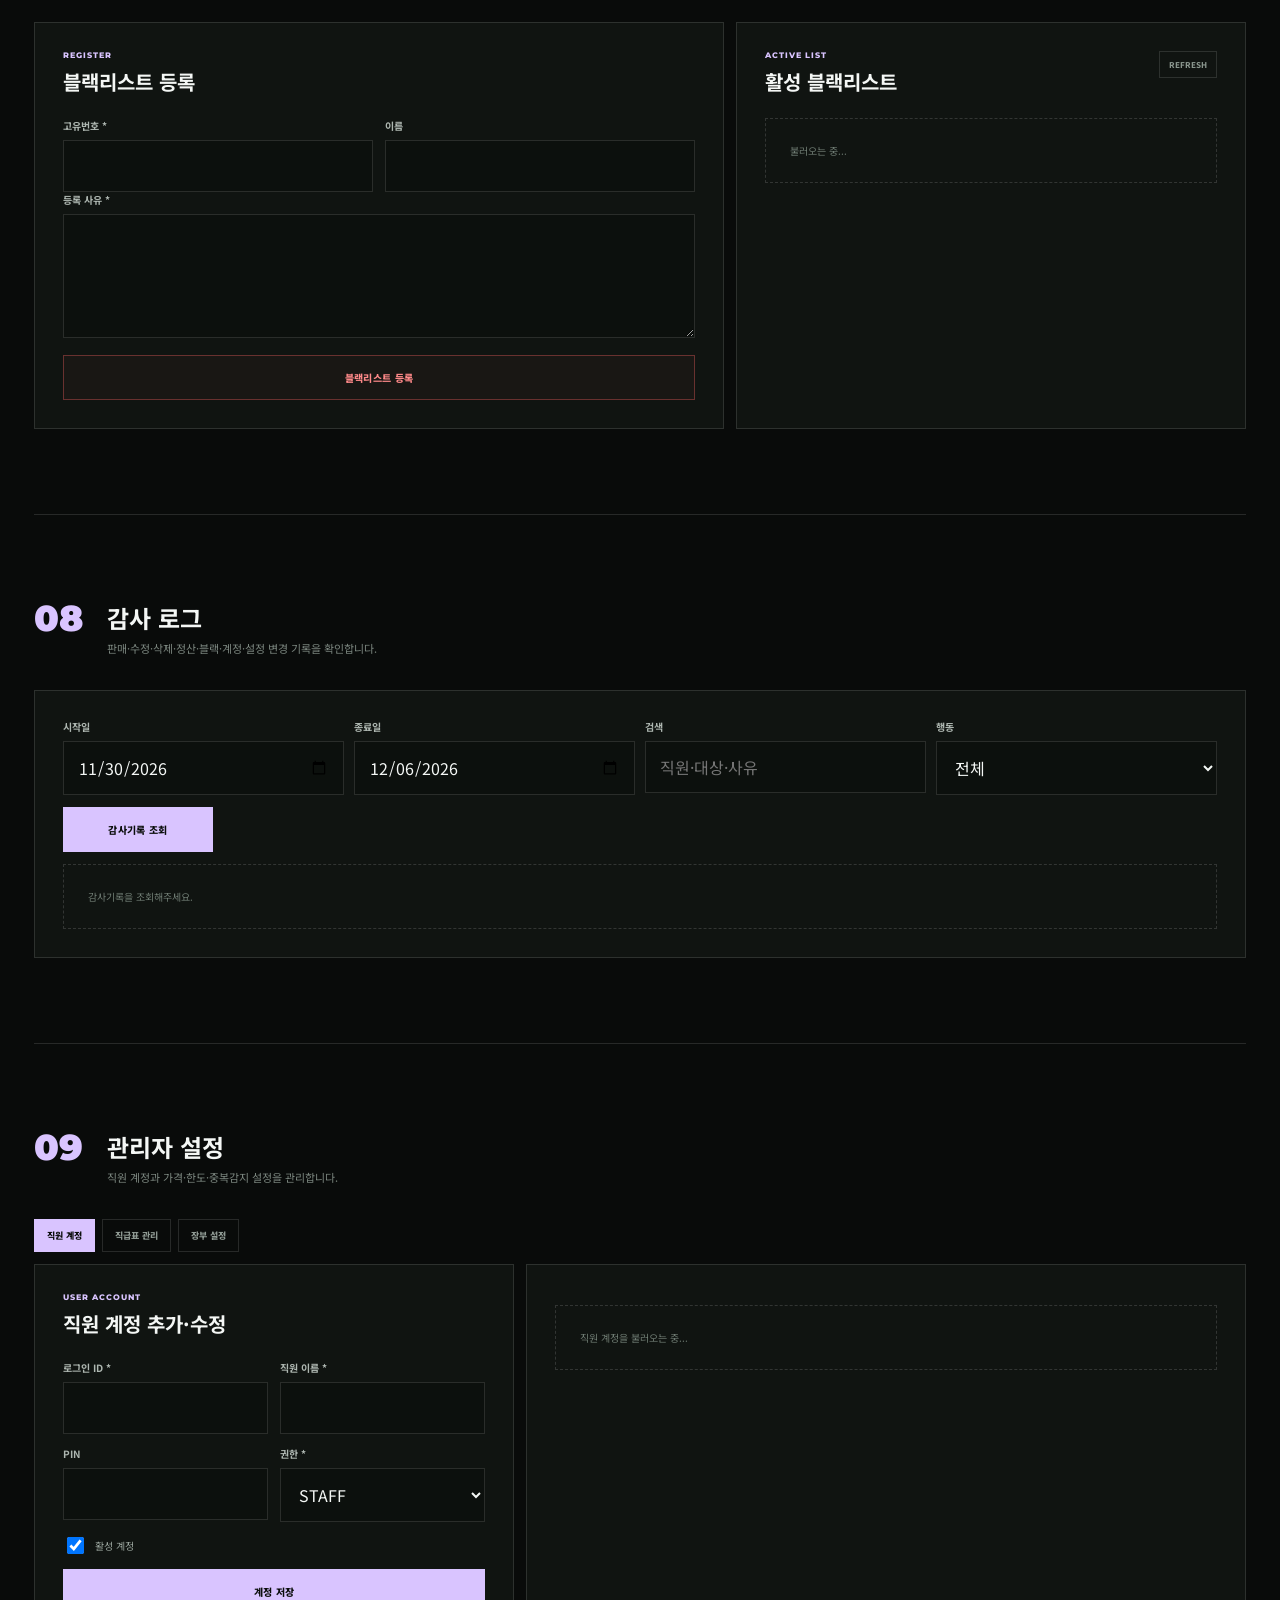
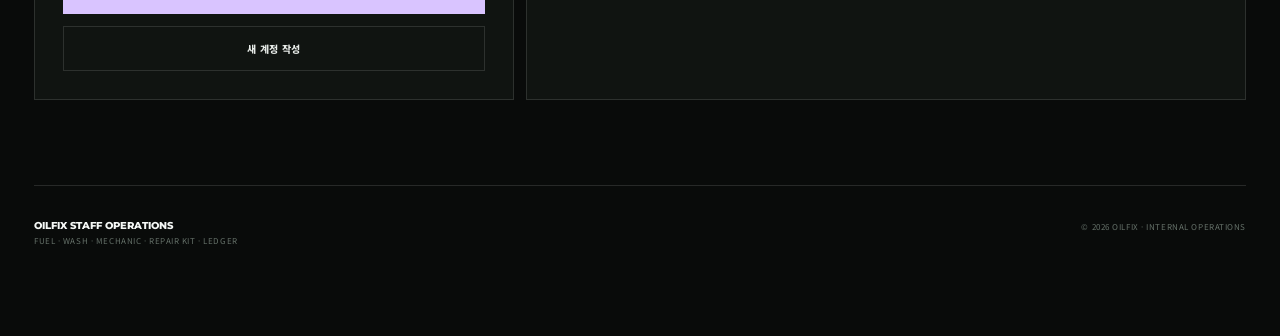
==== commit bcfd62ca: "Add files via upload" ====
--- a/ledger.html
+++ b/ledger.html
@@ -27,11 +27,12 @@
     <a href="#sale"><span>01</span>장부 작성</a>
     <a href="#customer"><span>02</span>고객 조회</a>
     <a href="#history"><span>03</span>거래 내역</a>
-    <a href="#postpaid" data-role-min="MANAGER"><span>04</span>후불 정산</a>
-    <a href="#stats"><span>05</span>직원 통계</a>
-    <a href="#blacklist"><span>06</span>블랙리스트</a>
-    <a href="#audit" data-role-min="MANAGER"><span>07</span>감사 로그</a>
-    <a href="#admin" data-role-only="ADMIN"><span>08</span>관리자</a>
+    <a href="#attendance"><span>04</span>출퇴근 · 근태</a>
+    <a href="#postpaid" data-role-min="MANAGER"><span>05</span>후불 정산</a>
+    <a href="#stats"><span>06</span>직원 통계</a>
+    <a href="#blacklist"><span>07</span>블랙리스트</a>
+    <a href="#audit" data-role-min="MANAGER"><span>08</span>감사 로그</a>
+    <a href="#admin" data-role-only="ADMIN"><span>09</span>관리자</a>
   </aside>
 
   <main class="ledger-main" id="app">
@@ -47,11 +48,12 @@
         <h1>오일픽스<br><span>직원 장부.</span></h1>
         <p class="lead">수리키트 판매부터 고객 조회, 후불 정산, 직원 통계와 감사기록까지.<br>기존 장부 기능은 그대로, 공식 홈페이지 스타일로 새롭게 관리합니다.</p>
       </div>
-      <div class="process six">
+      <div class="process seven">
         <article><span>TODAY SALES</span><strong id="mTodaySales">0원</strong><p id="mTodayTx">0건</p></article>
         <article><span>TODAY KIT</span><strong id="mTodayQty">0</strong><p>개 판매</p></article>
         <article><span>POLICE UNPAID</span><strong id="mPolice">0원</strong><p id="mPoliceCount">0건</p></article>
         <article><span>GOLDMOON UNPAID</span><strong id="mGoldmoon">0원</strong><p id="mGoldmoonCount">0건</p></article>
+        <article><span>WHEREYA UNPAID</span><strong id="mWhereya">0원</strong><p id="mWhereyaCount">0건</p></article>
         <article><span>GOLDEN BELL</span><strong id="mBell">0</strong><p>오늘 무료 처리</p></article>
         <article><span>BLACKLIST</span><strong id="mBlack">0</strong><p>활성 등록</p></article>
       </div>
@@ -69,10 +71,10 @@
               <label class="field"><span>구매자 이름 <b>*</b></span><input id="saleNickname" required placeholder="예: 이단"></label>
             </div>
             <div class="field-grid two">
-              <label class="field"><span>구분 <b>*</b></span><select id="saleType"><option>일반직</option><option>경찰</option><option>보안국</option><option>골드앤캐쉬</option><option>골드문모터스</option></select></label>
+              <label class="field"><span>구분 <b>*</b></span><select id="saleType"><option>일반직</option><option>경찰</option><option>보안국</option><option>골드앤캐쉬</option><option>골드문모터스</option><option>어디야</option></select></label>
               <label class="field"><span>수량 <b>*</b></span><input id="saleQty" type="number" min="1" value="1" required><small id="saleLimitHint">하루 최대 10개</small></label>
             </div>
-            <label class="golden-check"><input id="saleGolden" type="checkbox"><div><b>GOLDEN BELL / 무료 처리</b><small>모든 유저·팩션 공통 0원 · 경찰/골드문모터스도 후불 제외</small></div></label>
+            <label class="golden-check"><input id="saleGolden" type="checkbox"><div><b>GOLDEN BELL / 무료 처리</b><small>모든 유저·팩션 공통 0원 · 경찰/골드문모터스/어디야도 후불 제외</small></div></label>
             <button type="button" class="action secondary" id="quoteBtn">가격 · 구매한도 확인</button>
             <div class="quote-grid"><div><span>단가</span><b id="qUnit">-</b></div><div><span>오늘 구매</span><b id="qUsed">-</b></div><div><span>추가 가능</span><b id="qRemain">-</b></div><div><span>총 결제</span><b id="qTotal">-</b></div><p id="qMessage">등록 전에 가격과 일일 한도를 확인해주세요.</p></div>
             <button type="submit" class="action primary" id="saleSubmit">장부에 등록 →</button>
@@ -80,7 +82,7 @@
         </article>
         <article class="panel guide-panel">
           <div class="panel-head"><div><small>DAILY LIMIT</small><h3>판매 전 확인</h3></div></div>
-          <div class="rule-list"><div><span>일반직</span><b>10개 / DAY</b></div><div><span>경찰</span><b>30개 / DAY · 월요일 정산</b></div><div><span>보안국</span><b>30개 / DAY</b></div><div><span>골드앤캐쉬</span><b>20개 / DAY</b></div><div><span>골드문모터스</span><b>10개 / DAY · 일요일 정산</b></div></div>
+          <div class="rule-list"><div><span>일반직</span><b>10개 / DAY</b></div><div><span>경찰</span><b>30개 / DAY · 후불</b></div><div><span>보안국</span><b>30개 / DAY</b></div><div><span>골드앤캐쉬</span><b>20개 / DAY</b></div><div><span>골드문모터스</span><b>10개 / DAY · 후불</b></div><div><span>어디야</span><b>10개 / DAY · 할인 없음 · 후불</b></div></div>
           <div class="notice-box danger"><b>BLACKLIST</b><span>기존 가격 규칙 자동 적용</span></div>
           <div class="notice-box"><b>GOLDEN BELL</b><span>0원 무료 · 후불 제외</span></div>
         </article>
@@ -109,21 +111,53 @@
       </div>
     </section>
 
+
+    <section class="form-section" id="attendance">
+      <div class="section-label"><span>04</span><div><h2>출퇴근 · 근태 관리</h2><p>주간 15시간 접속을 기준으로 출근·퇴근 시간을 기록하고 휴가·지각·조기퇴근·무단결근을 관리합니다.</p></div></div>
+      <div class="attendance-grid">
+        <article class="panel attendance-my">
+          <div class="panel-head"><div><small>MY ATTENDANCE</small><h3>내 출퇴근</h3></div><span class="status-chip" id="attendanceStateChip">OFF DUTY</span></div>
+          <div class="attendance-kpis"><div><span>이번 주</span><b id="attWeekHours">0시간</b><small id="attWeekRange">-</small></div><div><span>주간 목표</span><b id="attTargetHours">15시간</b><small id="attRemaining">15시간 남음</small></div></div>
+          <div class="attendance-progress"><i id="attProgressBar"></i></div><div class="attendance-progress-label"><span>주간 달성률</span><b id="attProgressText">0%</b></div>
+          <div class="attendance-current" id="attendanceCurrent">현재 퇴근 상태입니다.</div>
+          <label class="field"><span>출퇴근 메모 (선택)</span><input id="attendanceNote" placeholder="예: 야간 근무 / 행사 지원"></label>
+          <div class="attendance-actions"><button class="action primary" id="clockInBtn">출근</button><button class="action secondary" id="clockOutBtn">퇴근</button></div>
+        </article>
+        <article class="panel">
+          <div class="panel-head"><div><small>LEAVE REQUEST</small><h3>휴가 신청</h3></div><span class="status-chip">직원 신청 가능</span></div>
+          <form id="leaveRequestForm"><label class="field"><span>휴가 날짜 *</span><input id="leaveDate" type="date" required></label><label class="field"><span>휴가 사유 *</span><textarea id="leaveReason" rows="3" placeholder="사유를 입력해주세요." required></textarea></label><button class="action primary">휴가 신청 →</button></form>
+          <div id="myLeaveList" class="leave-list empty-state">휴가 신청 내역이 없습니다.</div>
+        </article>
+      </div>
+      <article class="panel attendance-history-panel"><div class="panel-head"><div><small>MY WORK LOG</small><h3>내 최근 출퇴근 기록</h3></div><button class="mini-btn" id="attendanceRefreshBtn">REFRESH</button></div><div class="table-wrap"><table><thead><tr><th>날짜</th><th>출근</th><th>퇴근</th><th>근무시간</th><th>상태</th><th>메모</th></tr></thead><tbody id="myAttendanceBody"><tr><td colspan="6" class="empty-cell">출퇴근 기록을 불러오는 중...</td></tr></tbody></table></div></article>
+
+      <div class="attendance-manager" data-role-min="MANAGER">
+        <div class="section-subhead"><div><small>MANAGER CONTROL</small><h3>직원 근태 관리</h3></div><label class="field week-pick"><span>조회 주</span><input id="attendanceWeekDate" type="date"></label><button class="action secondary compact" id="attendanceAdminRefreshBtn">근태 새로고침</button></div>
+        <article class="panel"><div class="panel-head"><div><small>WEEKLY 15H TARGET</small><h3>직원별 주간 접속 현황</h3></div></div><div class="table-wrap"><table><thead><tr><th>직원</th><th>주간시간</th><th>달성률</th><th>최근 출근</th><th>지각</th><th>조기퇴근</th><th>무단결근</th><th>휴가</th></tr></thead><tbody id="attendanceSummaryBody"><tr><td colspan="8" class="empty-cell">근태 현황을 불러오는 중...</td></tr></tbody></table></div></article>
+        <div class="layout-two attendance-manage-grid">
+          <article class="panel"><div class="panel-head"><div><small>MANUAL RECORD</small><h3>근태 기록 추가·수정</h3></div></div><form id="attendanceAdminForm"><input id="attAdminEditId" type="hidden"><div class="field-grid two"><label class="field"><span>직원 *</span><select id="attAdminUser" required></select></label><label class="field"><span>날짜 *</span><input id="attAdminDate" type="date" required></label><label class="field"><span>상태 *</span><select id="attAdminStatus"><option>정상</option><option>지각</option><option>조기퇴근</option><option>지각·조기퇴근</option><option>무단결근</option><option>휴가</option></select></label><label class="field"><span>출근 시간</span><input id="attAdminClockIn" type="time"></label><label class="field"><span>퇴근 시간</span><input id="attAdminClockOut" type="time"></label></div><label class="field"><span>메모</span><textarea id="attAdminNote" rows="3" placeholder="지각 사유, 조기퇴근 사유 등"></textarea></label><button class="action primary">근태 저장</button><button class="action secondary" id="attAdminReset" type="button">새 기록 작성</button></form></article>
+          <article class="panel"><div class="panel-head"><div><small>LEAVE APPROVAL</small><h3>휴가 승인 · 반려</h3></div></div><div id="leaveAdminList" class="leave-list empty-state">이번 주 휴가 신청이 없습니다.</div></article>
+        </div>
+        <article class="panel"><div class="panel-head"><div><small>ATTENDANCE RECORDS</small><h3>주간 근태 상세 기록</h3></div></div><div class="table-wrap"><table><thead><tr><th>날짜</th><th>직원</th><th>출근</th><th>퇴근</th><th>시간</th><th>상태</th><th>메모</th><th></th></tr></thead><tbody id="attendanceAdminRecordsBody"><tr><td colspan="8" class="empty-cell">근태 기록을 불러오는 중...</td></tr></tbody></table></div></article>
+      </div>
+    </section>
+
     <section class="form-section" id="postpaid" data-role-min="MANAGER">
-      <div class="section-label"><span>04</span><div><h2>후불 정산</h2><p>경찰과 골드문모터스 후불을 각각 분리하여 정산합니다.</p></div></div>
-      <div class="layout-two">
-        <article class="panel"><div class="panel-head"><div><small>POLICE / MONDAY</small><h3>경찰 후불결제</h3></div><span class="status-chip">월요일</span></div><div class="settlement-row"><span>미정산 전체</span><b id="policeOutstanding">0원</b><small id="policeOutstandingCount">0건</small></div><div class="settlement-row"><span>오늘 정산 대상</span><b id="policeEligible">0원</b><small id="policeEligibleCount">0건</small></div><button class="action secondary" id="previewPoliceBtn">정산 대상 새로고침</button><button class="action primary" id="settlePoliceBtn">정산확정</button><div class="deferred-list" id="policeDeferredList"></div></article>
-        <article class="panel"><div class="panel-head"><div><small>GOLDMOON / SUNDAY</small><h3>골드문모터스 후불결제</h3></div><span class="status-chip">일요일</span></div><div class="settlement-row"><span>미정산 전체</span><b id="goldmoonOutstanding">0원</b><small id="goldmoonOutstandingCount">0건</small></div><div class="settlement-row"><span>오늘 정산 대상</span><b id="goldmoonEligible">0원</b><small id="goldmoonEligibleCount">0건</small></div><button class="action secondary" id="previewGoldmoonBtn">정산 대상 새로고침</button><button class="action primary" id="settleGoldmoonBtn">정산확정</button><div class="deferred-list" id="goldmoonDeferredList"></div></article>
+      <div class="section-label"><span>05</span><div><h2>후불 정산</h2><p>경찰·골드문모터스·어디야 후불을 각각 분리하여 관리합니다. 어디야는 별도 할인 없이 기본 가격으로 후불 등록됩니다.</p></div></div>
+      <div class="layout-three postpaid-three">
+        <article class="panel"><div class="panel-head"><div><small>POLICE / POSTPAID</small><h3>경찰 후불결제</h3></div><span class="status-chip">수시 정산</span></div><div class="settlement-row"><span>미정산 전체</span><b id="policeOutstanding">0원</b><small id="policeOutstandingCount">0건</small></div><div class="settlement-row"><span>정산 대상</span><b id="policeEligible">0원</b><small id="policeEligibleCount">0건</small></div><button class="action secondary" id="previewPoliceBtn">정산 대상 새로고침</button><button class="action primary" id="settlePoliceBtn">정산확정</button><div class="deferred-list" id="policeDeferredList"></div></article>
+        <article class="panel"><div class="panel-head"><div><small>GOLDMOON / POSTPAID</small><h3>골드문모터스 후불결제</h3></div><span class="status-chip">15% 할인</span></div><div class="settlement-row"><span>미정산 전체</span><b id="goldmoonOutstanding">0원</b><small id="goldmoonOutstandingCount">0건</small></div><div class="settlement-row"><span>정산 대상</span><b id="goldmoonEligible">0원</b><small id="goldmoonEligibleCount">0건</small></div><button class="action secondary" id="previewGoldmoonBtn">정산 대상 새로고침</button><button class="action primary" id="settleGoldmoonBtn">정산확정</button><div class="deferred-list" id="goldmoonDeferredList"></div></article>
+        <article class="panel"><div class="panel-head"><div><small>WHEREYA / POSTPAID</small><h3>어디야 후불결제</h3></div><span class="status-chip">할인 없음</span></div><div class="settlement-row"><span>미정산 전체</span><b id="whereyaOutstanding">0원</b><small id="whereyaOutstandingCount">0건</small></div><div class="settlement-row"><span>정산 대상</span><b id="whereyaEligible">0원</b><small id="whereyaEligibleCount">0건</small></div><button class="action secondary" id="previewWhereyaBtn">정산 대상 새로고침</button><button class="action primary" id="settleWhereyaBtn">정산확정</button><div class="deferred-list" id="whereyaDeferredList"></div></article>
       </div>
     </section>
 
     <section class="form-section" id="stats">
-      <div class="section-label"><span>05</span><div><h2>직원 판매 통계</h2><p>기간별 판매건수·수량·금액·골든벨·후불 처리 건수를 확인합니다.</p></div></div>
+      <div class="section-label"><span>06</span><div><h2>직원 판매 통계</h2><p>기간별 판매건수·수량·금액·골든벨·후불 처리 건수를 확인합니다.</p></div></div>
       <div class="panel"><div class="inline-filter"><input type="date" id="statsStart"><span>→</span><input type="date" id="statsEnd"><button class="action primary compact" id="statsBtn">통계 조회</button></div><div class="table-wrap"><table><thead><tr><th>순위</th><th>직원</th><th>거래</th><th>판매수량</th><th>판매금액</th><th>골든벨</th><th>후불</th></tr></thead><tbody id="statsBody"><tr><td colspan="7" class="empty-cell">통계를 조회해주세요.</td></tr></tbody></table></div></div>
     </section>
 
     <section class="form-section" id="blacklist">
-      <div class="section-label"><span>06</span><div><h2>블랙리스트</h2><p>블랙리스트 여부는 판매 가격 계산에 자동으로 반영됩니다.</p></div></div>
+      <div class="section-label"><span>07</span><div><h2>블랙리스트</h2><p>블랙리스트 여부는 판매 가격 계산에 자동으로 반영됩니다.</p></div></div>
       <div class="layout-two">
         <article class="panel" data-role-min="MANAGER"><div class="panel-head"><div><small>REGISTER</small><h3>블랙리스트 등록</h3></div></div><form id="blackForm"><div class="field-grid two"><label class="field"><span>고유번호 *</span><input id="blackGameId" required></label><label class="field"><span>이름</span><input id="blackName"></label></div><label class="field"><span>등록 사유 *</span><textarea id="blackReason" rows="4" required></textarea></label><button class="action danger">블랙리스트 등록</button></form></article>
         <article class="panel"><div class="panel-head"><div><small>ACTIVE LIST</small><h3>활성 블랙리스트</h3></div><button class="mini-btn" id="blackRefreshBtn">REFRESH</button></div><div id="blackList" class="black-list empty-state">불러오는 중...</div></article>
@@ -131,12 +165,12 @@
     </section>
 
     <section class="form-section" id="audit" data-role-min="MANAGER">
-      <div class="section-label"><span>07</span><div><h2>감사 로그</h2><p>판매·수정·삭제·정산·블랙·계정·설정 변경 기록을 확인합니다.</p></div></div>
+      <div class="section-label"><span>08</span><div><h2>감사 로그</h2><p>판매·수정·삭제·정산·블랙·계정·설정 변경 기록을 확인합니다.</p></div></div>
       <div class="panel"><div class="filter-grid four"><label class="field"><span>시작일</span><input type="date" id="auditStart"></label><label class="field"><span>종료일</span><input type="date" id="auditEnd"></label><label class="field"><span>검색</span><input id="auditQuery" placeholder="직원·대상·사유"></label><label class="field"><span>행동</span><select id="auditAction"><option value="">전체</option><option>CREATE_SALE</option><option>UPDATE_DEFERRED</option><option>DELETE_DEFERRED</option><option>CANCEL_TRANSACTION</option><option>SETTLEMENT</option><option>ADD_BLACKLIST</option><option>REMOVE_BLACKLIST</option><option>CREATE_USER</option><option>UPDATE_USER</option><option>UPDATE_SETTINGS</option></select></label></div><button class="action primary compact" id="auditBtn">감사기록 조회</button><div id="auditList" class="audit-list empty-state">감사기록을 조회해주세요.</div></div>
     </section>
 
     <section class="form-section" id="admin" data-role-only="ADMIN">
-      <div class="section-label"><span>08</span><div><h2>관리자 설정</h2><p>직원 계정과 가격·한도·중복감지 설정을 관리합니다.</p></div></div>
+      <div class="section-label"><span>09</span><div><h2>관리자 설정</h2><p>직원 계정과 가격·한도·중복감지 설정을 관리합니다.</p></div></div>
       <div class="admin-tabs"><button class="active" data-admin-tab="users">직원 계정</button><button data-admin-tab="team">직급표 관리</button><button data-admin-tab="settings">장부 설정</button></div>
       <div id="adminUsersPanel" class="admin-panel"><div class="layout-two admin-two"><article class="panel"><div class="panel-head"><div><small>USER ACCOUNT</small><h3>직원 계정 추가·수정</h3></div></div><form id="userForm"><input type="hidden" id="userEditId"><div class="field-grid two"><label class="field"><span>로그인 ID *</span><input id="userLoginId" required></label><label class="field"><span>직원 이름 *</span><input id="userDisplayName" required></label><label class="field"><span>PIN</span><input id="userPin" type="password" inputmode="numeric"></label><label class="field"><span>권한 *</span><select id="userRole"><option>STAFF</option><option>MANAGER</option><option>ADMIN</option></select></label></div><label class="toggle-line"><input id="userActive" type="checkbox" checked><span>활성 계정</span></label><button class="action primary">계정 저장</button><button type="button" class="action secondary" id="userFormReset">새 계정 작성</button></form></article><article class="panel"><div id="userList" class="user-list empty-state">직원 계정을 불러오는 중...</div></article></div></div>
 
@@ -170,7 +204,7 @@
         </div>
         <article class="panel team-list-panel"><div class="panel-head"><div><small>LIVE ORGANIZATION</small><h3>홈페이지 직급표</h3></div><button class="mini-btn" id="teamRefreshBtn">REFRESH</button></div><div id="teamAdminList" class="team-admin-list empty-state">직급표를 불러오는 중...</div></article>
       </div>
-      <div id="adminSettingsPanel" class="admin-panel hidden"><article class="panel"><div class="panel-head"><div><small>GLOBAL SETTINGS</small><h3>장부 기본 설정</h3></div><span class="status-chip">ADMIN ONLY</span></div><form id="settingsForm" class="settings-grid"><label class="field"><span>수리키트 기본 가격</span><input id="setBasePrice" type="number" min="1"></label><label class="field"><span>블랙리스트 가격 배수</span><input id="setBlackMultiplier" type="number" min="1" max="10" step="0.1"></label><label class="field"><span>일반직 일일 한도</span><input id="setLimitGeneral" type="number" min="1"></label><label class="field"><span>경찰 일일 한도</span><input id="setLimitPolice" type="number" min="1"></label><label class="field"><span>보안국 일일 한도</span><input id="setLimitSecurity" type="number" min="1"></label><label class="field"><span>골드앤캐쉬 일일 한도</span><input id="setLimitGoldcash" type="number" min="1"></label><label class="field"><span>골드문모터스 일일 한도</span><input id="setLimitGoldmoon" type="number" min="1"></label><label class="field"><span>중복등록 감지 시간(초)</span><input id="setDuplicateSec" type="number" min="5"></label><button class="action primary settings-submit">설정 저장</button></form><p class="admin-warning">변경된 가격과 한도는 새 거래부터 적용되며 감사로그에 기록됩니다.</p></article></div>
+      <div id="adminSettingsPanel" class="admin-panel hidden"><article class="panel"><div class="panel-head"><div><small>GLOBAL SETTINGS</small><h3>장부 기본 설정</h3></div><span class="status-chip">ADMIN ONLY</span></div><form id="settingsForm" class="settings-grid"><label class="field"><span>수리키트 기본 가격</span><input id="setBasePrice" type="number" min="1"></label><label class="field"><span>블랙리스트 가격 배수</span><input id="setBlackMultiplier" type="number" min="1" max="10" step="0.1"></label><label class="field"><span>경찰 협약 할인율 (%)</span><input id="setDiscountPolice" type="number" min="0" max="100" step="1"></label><label class="field"><span>보안국 협약 할인율 (%)</span><input id="setDiscountSecurity" type="number" min="0" max="100" step="1"></label><label class="field"><span>골드앤캐쉬 협약 할인율 (%)</span><input id="setDiscountGoldcash" type="number" min="0" max="100" step="1"></label><label class="field"><span>일반직 일일 한도</span><input id="setLimitGeneral" type="number" min="1"></label><label class="field"><span>경찰 일일 한도</span><input id="setLimitPolice" type="number" min="1"></label><label class="field"><span>보안국 일일 한도</span><input id="setLimitSecurity" type="number" min="1"></label><label class="field"><span>골드앤캐쉬 일일 한도</span><input id="setLimitGoldcash" type="number" min="1"></label><label class="field"><span>골드문모터스 일일 한도</span><input id="setLimitGoldmoon" type="number" min="1"></label><label class="field"><span>어디야 일일 한도</span><input id="setLimitWhereya" type="number" min="1"></label><label class="field"><span>주간 출근 목표 시간</span><input id="setWeeklyTargetHours" type="number" min="1" max="168"></label><label class="field"><span>중복등록 감지 시간(초)</span><input id="setDuplicateSec" type="number" min="5"></label><button class="action primary settings-submit">설정 저장</button></form><p class="admin-warning">변경된 가격·협약 할인율·한도는 새 거래부터 적용되며 감사로그에 기록됩니다. 블랙리스트 대상은 협약 할인보다 블랙리스트 가격 배수가 우선합니다.</p></article></div>
     </section>
 
     <footer class="ledger-footer"><div><b>OILFIX STAFF OPERATIONS</b><span>FUEL · WASH · MECHANIC · REPAIR KIT · LEDGER</span></div><small>© 2026 OILFIX · INTERNAL OPERATIONS</small></footer>
--- a/ledger.css
+++ b/ledger.css
@@ -27,3 +27,24 @@
 /* TEAM ADMIN */
 .team-admin-grid{display:grid;grid-template-columns:.82fr 1.18fr;gap:12px}.team-wide{grid-column:1/-1}.team-vacant{align-self:end;margin:0 0 8px}.team-list-panel{margin-top:12px}.team-admin-list{display:grid;gap:8px;margin-top:12px}.team-admin-row{display:grid;grid-template-columns:150px 1fr auto;gap:12px;align-items:center;border:1px solid var(--line);background:var(--panel);padding:13px}.team-admin-row .team-tier{font:800 9px/1 Montserrat,sans-serif;color:var(--accent);letter-spacing:.06em}.team-admin-row b{display:block;font-size:11px}.team-admin-row span{display:block;margin-top:4px;color:#78847c;font-size:8px}.team-admin-actions{display:flex;gap:6px}.team-admin-row.vacant{opacity:.72}.team-admin-summary{display:flex;align-items:center;justify-content:space-between;border:1px solid rgba(217,196,255,.22);padding:12px;margin-bottom:10px;background:rgba(217,196,255,.035)}.team-admin-summary strong{font:900 18px/1 Montserrat,sans-serif;color:var(--accent)}
 @media(max-width:900px){.team-admin-grid{grid-template-columns:1fr}.team-admin-row{grid-template-columns:1fr}.team-admin-actions{justify-content:flex-start}}
+
+
+/* OILFIX WHEREYA + ATTENDANCE EXPANSION */
+.process.seven{grid-template-columns:repeat(7,minmax(0,1fr))}
+.layout-three{display:grid;grid-template-columns:repeat(3,minmax(0,1fr));gap:18px}
+.postpaid-three .panel{min-width:0}
+.attendance-grid{display:grid;grid-template-columns:1.15fr .85fr;gap:18px;margin-bottom:18px}
+.attendance-kpis{display:grid;grid-template-columns:1fr 1fr;border:1px solid var(--line);margin:20px 0 12px}
+.attendance-kpis>div{padding:16px 18px;display:grid;gap:5px}.attendance-kpis>div+div{border-left:1px solid var(--line)}
+.attendance-kpis span,.attendance-kpis small{font-size:11px;color:var(--muted)}.attendance-kpis b{font-size:22px}
+.attendance-progress{height:10px;border:1px solid var(--line);overflow:hidden;background:rgba(255,255,255,.02)}.attendance-progress i,.mini-progress i{display:block;height:100%;width:0;background:linear-gradient(90deg,var(--accent),#fff);transition:width .3s ease}
+.attendance-progress-label{display:flex;justify-content:space-between;font-size:11px;color:var(--muted);margin:7px 0 18px}.attendance-progress-label b{color:var(--text)}
+.attendance-current{border:1px solid var(--line);padding:15px 16px;margin-bottom:14px;color:var(--muted)}.attendance-current b{color:var(--accent);margin-right:5px}
+.attendance-actions{display:grid;grid-template-columns:1fr 1fr;gap:10px;margin-top:12px}.attendance-actions .action{margin:0}
+.status-chip.on-duty{background:rgba(206,177,255,.14);color:var(--accent);border-color:rgba(206,177,255,.5)}
+.leave-list{display:grid;gap:8px;margin-top:14px}.leave-row{display:flex;align-items:center;justify-content:space-between;gap:12px;border:1px solid var(--line);padding:12px 14px}.leave-row>div:first-child{display:grid;gap:4px}.leave-row b{font-size:13px}.leave-row span{font-size:11px;color:var(--muted)}
+.attendance-history-panel{margin-top:18px}.attendance-manager{margin-top:34px;border-top:1px solid var(--line);padding-top:28px}.section-subhead{display:flex;align-items:end;gap:14px;margin-bottom:16px}.section-subhead>div:first-child{margin-right:auto}.section-subhead small{font-family:Montserrat,sans-serif;font-size:10px;letter-spacing:.16em;color:var(--accent)}.section-subhead h3{margin:4px 0 0;font-size:24px}.week-pick{min-width:180px;margin:0}
+.attendance-manage-grid{margin-top:18px}.attendance-status{display:inline-flex;padding:4px 8px;border:1px solid var(--line);font-size:10px;font-weight:800}.attendance-status.ok{color:#d9ffe2;border-color:rgba(150,255,177,.35)}.attendance-status.warn{color:#ffe4a8;border-color:rgba(255,207,105,.35)}.attendance-status.danger{color:#ffb0ba;border-color:rgba(255,110,128,.45)}.attendance-status.leave{color:var(--accent);border-color:rgba(206,177,255,.45)}
+.mini-progress{width:100px;height:7px;border:1px solid var(--line);margin-bottom:4px}.table-sub{display:block;color:var(--muted);font-size:10px;margin-top:3px}
+@media(max-width:1200px){.process.seven{grid-template-columns:repeat(4,minmax(0,1fr))}.layout-three{grid-template-columns:1fr}.attendance-grid{grid-template-columns:1fr}}
+@media(max-width:700px){.process.seven{grid-template-columns:repeat(2,minmax(0,1fr))}.attendance-kpis{grid-template-columns:1fr}.attendance-kpis>div+div{border-left:0;border-top:1px solid var(--line)}.section-subhead{align-items:stretch;flex-direction:column}.week-pick{min-width:0;width:100%}}
